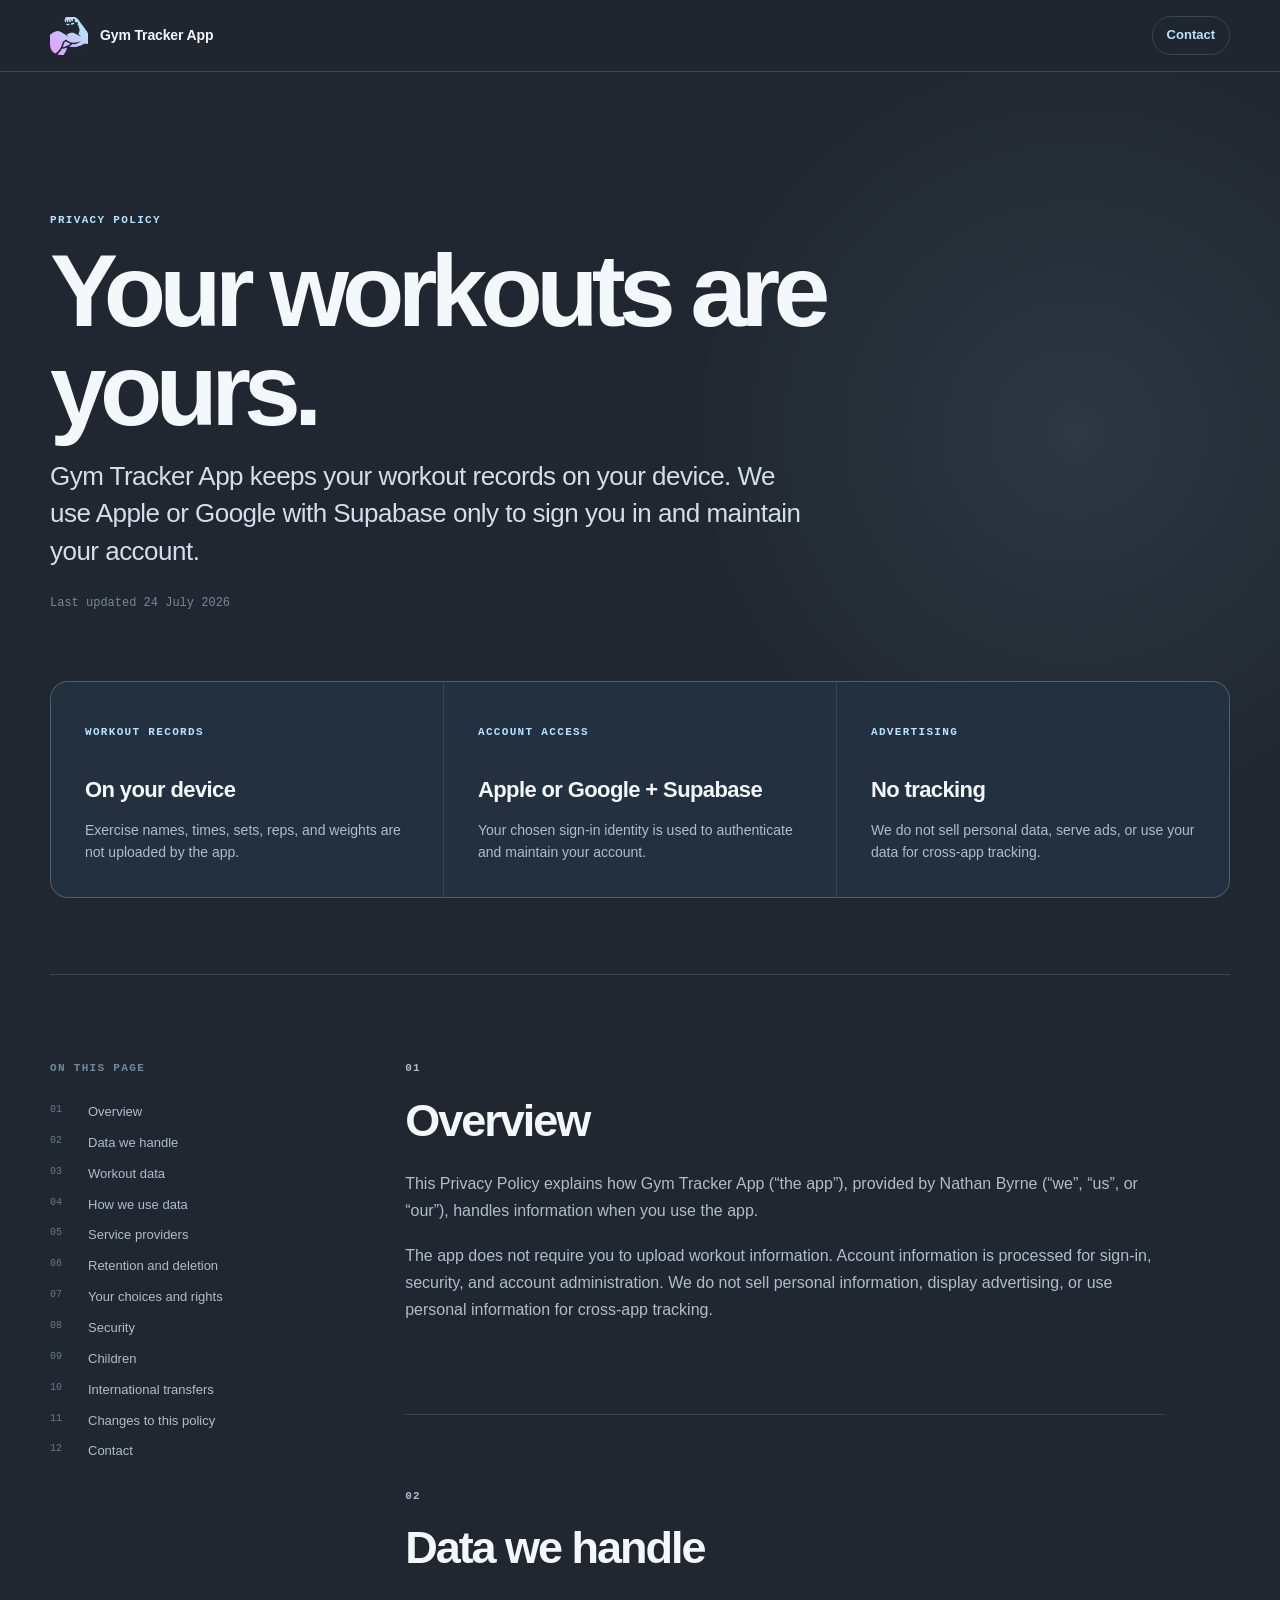
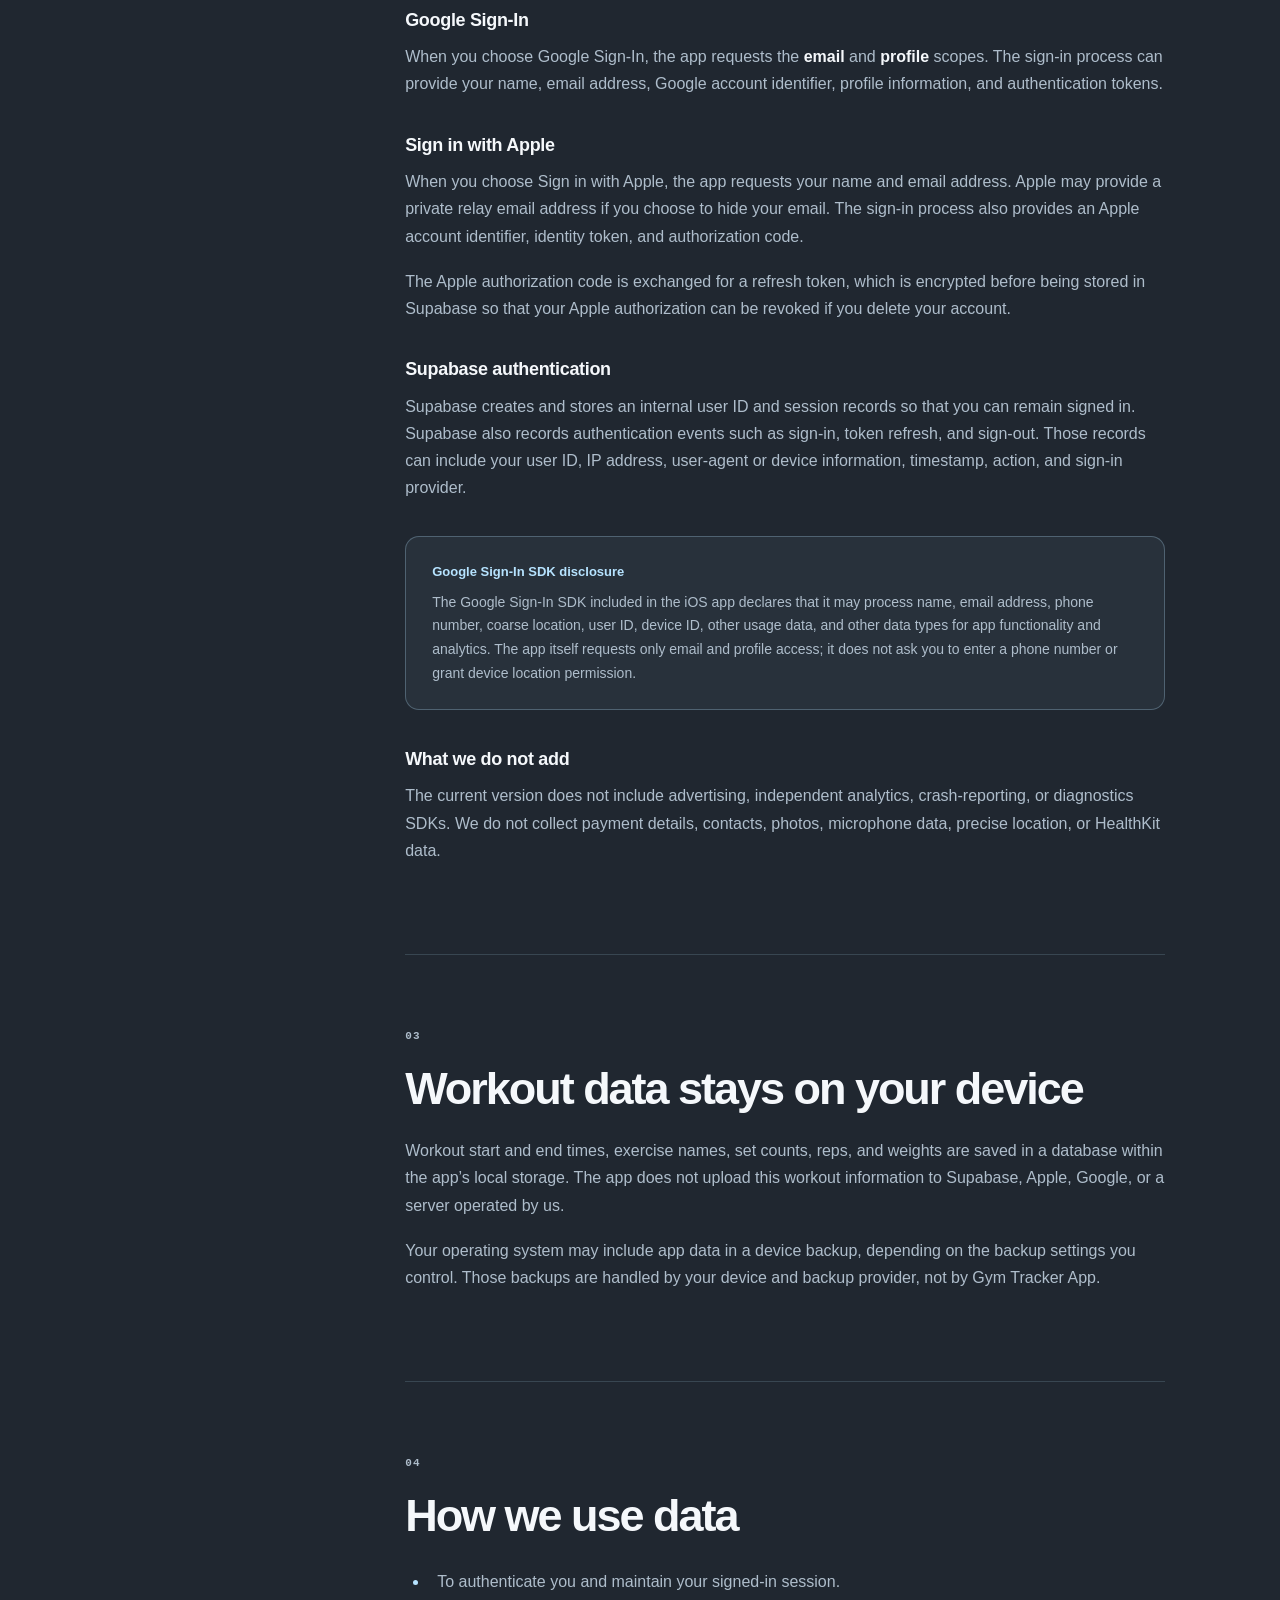
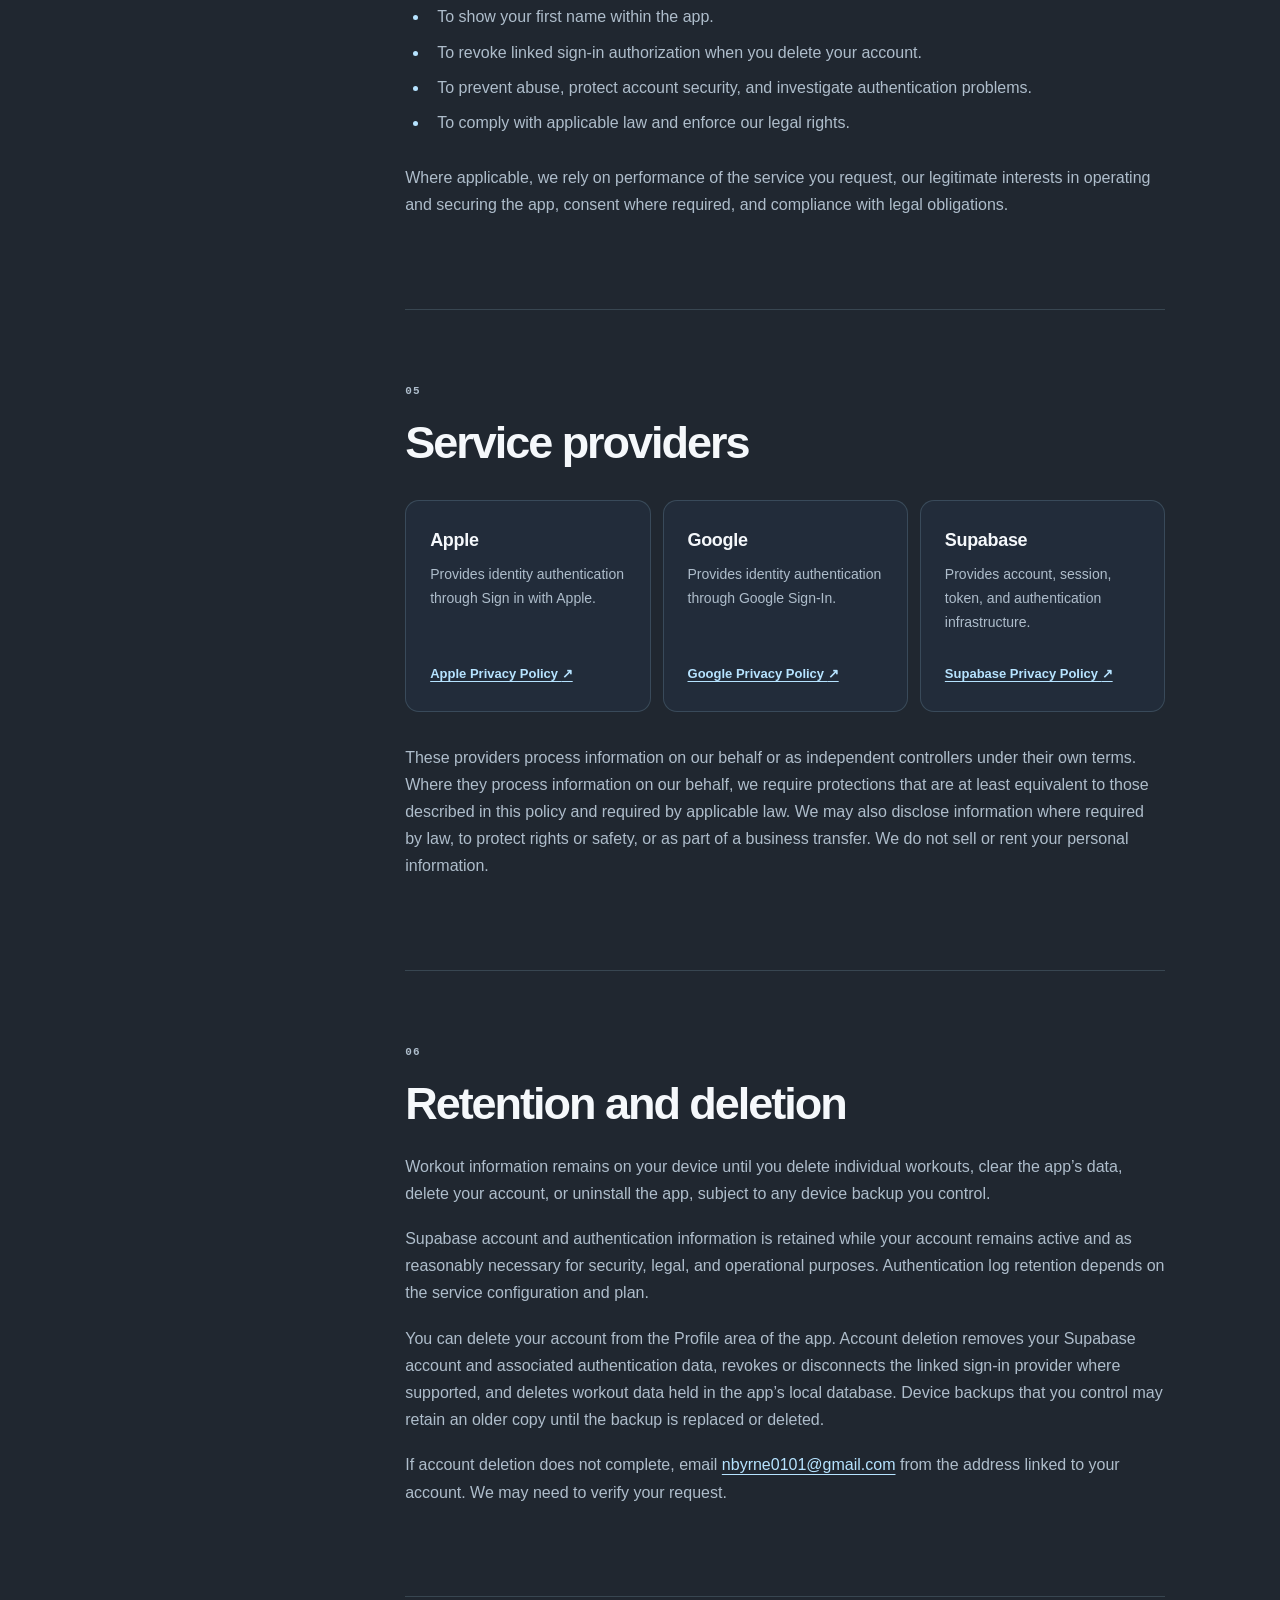
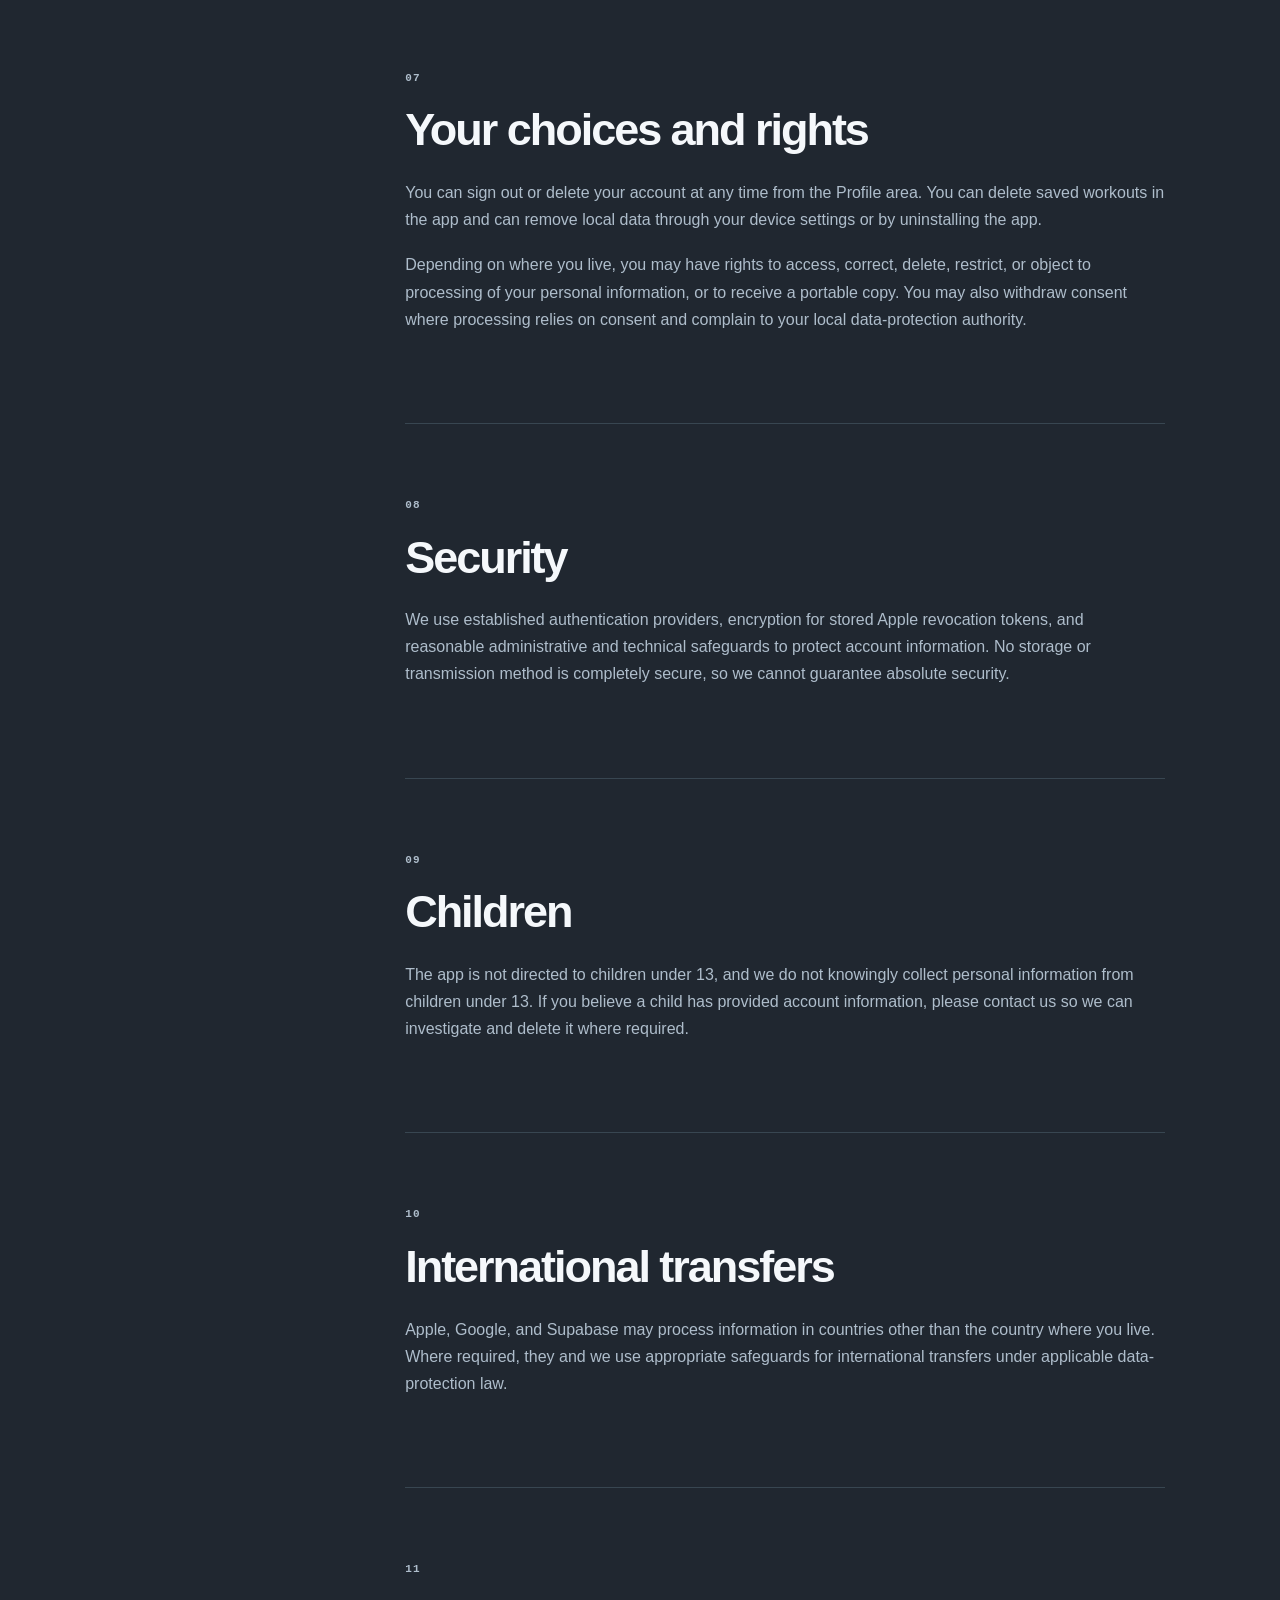
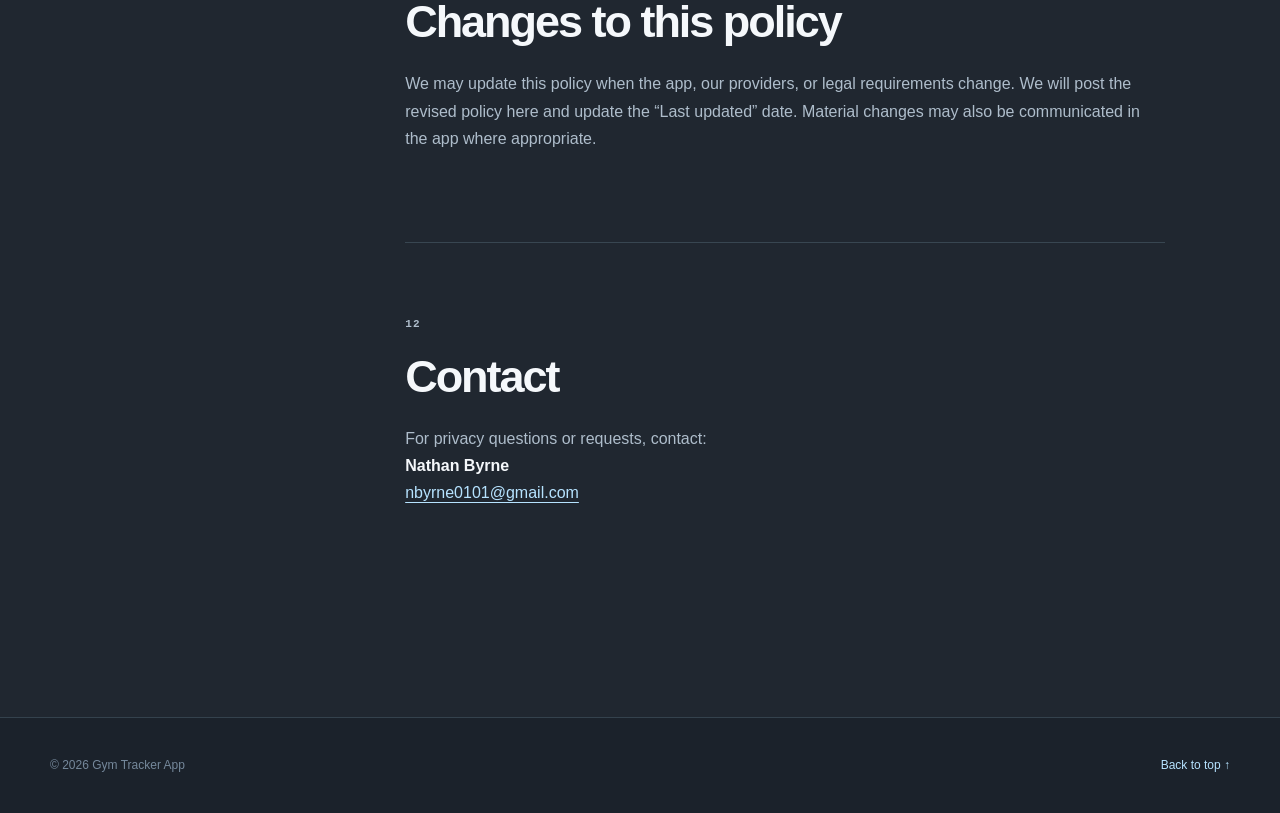
==== docs/index.html @ 3efb3cda "Publish privacy policy on GitHub Pages" ====
<!doctype html>
<html lang="en">
  <head>
    <meta charset="utf-8" />
    <meta name="viewport" content="width=device-width, initial-scale=1" />
    <title>Privacy Policy | Gym Tracker App</title>
    <meta
      name="description"
      content="How Gym Tracker App handles account information, authentication data, and on-device workout records."
    />
    <link
      rel="canonical"
      href="https://naefun.github.io/workout-tracker/"
    />
    <link rel="icon" href="app-icon.png" />
    <link rel="apple-touch-icon" href="app-icon.png" />
    <link rel="stylesheet" href="styles.css" />
    <meta property="og:type" content="website" />
    <meta property="og:title" content="Gym Tracker App Privacy Policy" />
    <meta
      property="og:description"
      content="Your workout records stay on your device."
    />
    <meta
      property="og:url"
      content="https://naefun.github.io/workout-tracker/"
    />
    <meta
      property="og:image"
      content="https://naefun.github.io/workout-tracker/og.png"
    />
    <meta
      property="og:image:alt"
      content="Gym Tracker App Privacy Policy — Your workouts stay on your device."
    />
    <meta name="twitter:card" content="summary_large_image" />
  </head>
  <body>
    <main>
      <header class="site-header">
        <a class="brand" href="#top" aria-label="Gym Tracker App home">
          <img src="app-icon.png" alt="" width="38" height="38" />
          <span>Gym Tracker App</span>
        </a>
        <a class="contact-link" href="mailto:nbyrne0101@gmail.com">Contact</a>
      </header>

      <div id="top" class="page-shell">
        <section class="hero" aria-labelledby="page-title">
          <p class="kicker">Privacy policy</p>
          <h1 id="page-title">Your workouts are yours.</h1>
          <p class="hero-copy">
            Gym Tracker App keeps your workout records on your device. We use
            Apple or Google with Supabase only to sign you in and maintain your
            account.
          </p>
          <p class="updated">Last updated 24 July 2026</p>

          <div class="summary-grid" aria-label="Privacy at a glance">
            <div class="summary-card">
              <span class="summary-eyebrow">Workout records</span>
              <strong>On your device</strong>
              <p>
                Exercise names, times, sets, reps, and weights are not uploaded
                by the app.
              </p>
            </div>
            <div class="summary-card">
              <span class="summary-eyebrow">Account access</span>
              <strong>Apple or Google + Supabase</strong>
              <p>
                Your chosen sign-in identity is used to authenticate and
                maintain your account.
              </p>
            </div>
            <div class="summary-card">
              <span class="summary-eyebrow">Advertising</span>
              <strong>No tracking</strong>
              <p>
                We do not sell personal data, serve ads, or use your data for
                cross-app tracking.
              </p>
            </div>
          </div>
        </section>

        <div class="content-layout">
          <aside class="contents" aria-label="Policy contents">
            <p>On this page</p>
            <nav>
              <a href="#overview"><span>01</span>Overview</a>
              <a href="#data-we-handle"><span>02</span>Data we handle</a>
              <a href="#workout-data"><span>03</span>Workout data</a>
              <a href="#how-we-use-data"><span>04</span>How we use data</a>
              <a href="#service-providers"><span>05</span>Service providers</a>
              <a href="#retention"><span>06</span>Retention and deletion</a>
              <a href="#your-choices"><span>07</span>Your choices and rights</a>
              <a href="#security"><span>08</span>Security</a>
              <a href="#children"><span>09</span>Children</a>
              <a href="#international-transfers"
                ><span>10</span>International transfers</a
              >
              <a href="#changes"><span>11</span>Changes to this policy</a>
              <a href="#contact"><span>12</span>Contact</a>
            </nav>
          </aside>

          <article class="policy">
            <section id="overview">
              <p class="section-number">01</p>
              <h2>Overview</h2>
              <p>
                This Privacy Policy explains how Gym Tracker App (“the app”),
                provided by Nathan Byrne (“we”, “us”, or “our”), handles
                information when you use the app.
              </p>
              <p>
                The app does not require you to upload workout information.
                Account information is processed for sign-in, security, and
                account administration. We do not sell personal information,
                display advertising, or use personal information for cross-app
                tracking.
              </p>
            </section>

            <section id="data-we-handle">
              <p class="section-number">02</p>
              <h2>Data we handle</h2>

              <h3>Google Sign-In</h3>
              <p>
                When you choose Google Sign-In, the app requests the
                <strong>email</strong> and <strong>profile</strong> scopes. The
                sign-in process can provide your name, email address, Google
                account identifier, profile information, and authentication
                tokens.
              </p>

              <h3>Sign in with Apple</h3>
              <p>
                When you choose Sign in with Apple, the app requests your name
                and email address. Apple may provide a private relay email
                address if you choose to hide your email. The sign-in process
                also provides an Apple account identifier, identity token, and
                authorization code.
              </p>
              <p>
                The Apple authorization code is exchanged for a refresh token,
                which is encrypted before being stored in Supabase so that your
                Apple authorization can be revoked if you delete your account.
              </p>

              <h3>Supabase authentication</h3>
              <p>
                Supabase creates and stores an internal user ID and session
                records so that you can remain signed in. Supabase also records
                authentication events such as sign-in, token refresh, and
                sign-out. Those records can include your user ID, IP address,
                user-agent or device information, timestamp, action, and
                sign-in provider.
              </p>

              <div class="callout">
                <strong>Google Sign-In SDK disclosure</strong>
                <p>
                  The Google Sign-In SDK included in the iOS app declares that
                  it may process name, email address, phone number, coarse
                  location, user ID, device ID, other usage data, and other data
                  types for app functionality and analytics. The app itself
                  requests only email and profile access; it does not ask you
                  to enter a phone number or grant device location permission.
                </p>
              </div>

              <h3>What we do not add</h3>
              <p>
                The current version does not include advertising, independent
                analytics, crash-reporting, or diagnostics SDKs. We do not
                collect payment details, contacts, photos, microphone data,
                precise location, or HealthKit data.
              </p>
            </section>

            <section id="workout-data">
              <p class="section-number">03</p>
              <h2>Workout data stays on your device</h2>
              <p>
                Workout start and end times, exercise names, set counts, reps,
                and weights are saved in a database within the app’s local
                storage. The app does not upload this workout information to
                Supabase, Apple, Google, or a server operated by us.
              </p>
              <p>
                Your operating system may include app data in a device backup,
                depending on the backup settings you control. Those backups are
                handled by your device and backup provider, not by Gym Tracker
                App.
              </p>
            </section>

            <section id="how-we-use-data">
              <p class="section-number">04</p>
              <h2>How we use data</h2>
              <ul>
                <li>To authenticate you and maintain your signed-in session.</li>
                <li>To show your first name within the app.</li>
                <li>
                  To revoke linked sign-in authorization when you delete your
                  account.
                </li>
                <li>
                  To prevent abuse, protect account security, and investigate
                  authentication problems.
                </li>
                <li>
                  To comply with applicable law and enforce our legal rights.
                </li>
              </ul>
              <p>
                Where applicable, we rely on performance of the service you
                request, our legitimate interests in operating and securing the
                app, consent where required, and compliance with legal
                obligations.
              </p>
            </section>

            <section id="service-providers">
              <p class="section-number">05</p>
              <h2>Service providers</h2>
              <div class="provider-list">
                <div>
                  <h3>Apple</h3>
                  <p>Provides identity authentication through Sign in with Apple.</p>
                  <a
                    href="https://www.apple.com/legal/privacy/"
                    rel="noreferrer"
                    target="_blank"
                    >Apple Privacy Policy <span aria-hidden="true">↗</span></a
                  >
                </div>
                <div>
                  <h3>Google</h3>
                  <p>Provides identity authentication through Google Sign-In.</p>
                  <a
                    href="https://policies.google.com/privacy"
                    rel="noreferrer"
                    target="_blank"
                    >Google Privacy Policy <span aria-hidden="true">↗</span></a
                  >
                </div>
                <div>
                  <h3>Supabase</h3>
                  <p>
                    Provides account, session, token, and authentication
                    infrastructure.
                  </p>
                  <a
                    href="https://supabase.com/privacy"
                    rel="noreferrer"
                    target="_blank"
                    >Supabase Privacy Policy <span aria-hidden="true">↗</span></a
                  >
                </div>
              </div>
              <p>
                These providers process information on our behalf or as
                independent controllers under their own terms. Where they
                process information on our behalf, we require protections that
                are at least equivalent to those described in this policy and
                required by applicable law. We may also disclose information
                where required by law, to protect rights or safety, or as part
                of a business transfer. We do not sell or rent your personal
                information.
              </p>
            </section>

            <section id="retention">
              <p class="section-number">06</p>
              <h2>Retention and deletion</h2>
              <p>
                Workout information remains on your device until you delete
                individual workouts, clear the app’s data, delete your account,
                or uninstall the app, subject to any device backup you control.
              </p>
              <p>
                Supabase account and authentication information is retained
                while your account remains active and as reasonably necessary
                for security, legal, and operational purposes. Authentication
                log retention depends on the service configuration and plan.
              </p>
              <p>
                You can delete your account from the Profile area of the app.
                Account deletion removes your Supabase account and associated
                authentication data, revokes or disconnects the linked sign-in
                provider where supported, and deletes workout data held in the
                app’s local database. Device backups that you control may retain
                an older copy until the backup is replaced or deleted.
              </p>
              <p>
                If account deletion does not complete, email
                <a href="mailto:nbyrne0101@gmail.com"
                  >nbyrne0101@gmail.com</a
                >
                from the address linked to your account. We may need to verify
                your request.
              </p>
            </section>

            <section id="your-choices">
              <p class="section-number">07</p>
              <h2>Your choices and rights</h2>
              <p>
                You can sign out or delete your account at any time from the
                Profile area. You can delete saved workouts in the app and can
                remove local data through your device settings or by
                uninstalling the app.
              </p>
              <p>
                Depending on where you live, you may have rights to access,
                correct, delete, restrict, or object to processing of your
                personal information, or to receive a portable copy. You may
                also withdraw consent where processing relies on consent and
                complain to your local data-protection authority.
              </p>
            </section>

            <section id="security">
              <p class="section-number">08</p>
              <h2>Security</h2>
              <p>
                We use established authentication providers, encryption for
                stored Apple revocation tokens, and reasonable administrative
                and technical safeguards to protect account information. No
                storage or transmission method is completely secure, so we
                cannot guarantee absolute security.
              </p>
            </section>

            <section id="children">
              <p class="section-number">09</p>
              <h2>Children</h2>
              <p>
                The app is not directed to children under 13, and we do not
                knowingly collect personal information from children under 13.
                If you believe a child has provided account information, please
                contact us so we can investigate and delete it where required.
              </p>
            </section>

            <section id="international-transfers">
              <p class="section-number">10</p>
              <h2>International transfers</h2>
              <p>
                Apple, Google, and Supabase may process information in countries
                other than the country where you live. Where required, they and
                we use appropriate safeguards for international transfers under
                applicable data-protection law.
              </p>
            </section>

            <section id="changes">
              <p class="section-number">11</p>
              <h2>Changes to this policy</h2>
              <p>
                We may update this policy when the app, our providers, or legal
                requirements change. We will post the revised policy here and
                update the “Last updated” date. Material changes may also be
                communicated in the app where appropriate.
              </p>
            </section>

            <section id="contact">
              <p class="section-number">12</p>
              <h2>Contact</h2>
              <p>
                For privacy questions or requests, contact:<br />
                <strong>Nathan Byrne</strong><br />
                <a href="mailto:nbyrne0101@gmail.com"
                  >nbyrne0101@gmail.com</a
                >
              </p>
            </section>
          </article>
        </div>
      </div>

      <footer>
        <span>© 2026 Gym Tracker App</span>
        <a href="#top">Back to top ↑</a>
      </footer>
    </main>
  </body>
</html>
---- docs/styles.css ----
:root {
  --ink: #f5f8fb;
  --muted: #aebdcb;
  --subtle: #75889b;
  --background: #202730;
  --surface: #232f3e;
  --line: rgba(182, 227, 255, 0.16);
  --accent: #b6e3ff;
}

* {
  box-sizing: border-box;
}

html {
  scroll-behavior: smooth;
  scroll-padding-top: 88px;
}

body {
  margin: 0;
  background:
    radial-gradient(
      circle at 84% 6%,
      rgba(182, 227, 255, 0.09),
      transparent 24rem
    ),
    var(--background);
  color: var(--ink);
  font-family:
    Inter, ui-sans-serif, -apple-system, BlinkMacSystemFont, "Segoe UI",
    sans-serif;
  font-size: 16px;
  line-height: 1.7;
}

a {
  color: var(--accent);
  text-decoration-thickness: 1px;
  text-underline-offset: 0.22em;
}

.site-header {
  position: sticky;
  top: 0;
  z-index: 20;
  display: flex;
  align-items: center;
  justify-content: space-between;
  min-height: 72px;
  padding: 0 max(24px, calc((100vw - 1180px) / 2));
  border-bottom: 1px solid var(--line);
  background: rgba(32, 39, 48, 0.88);
  backdrop-filter: blur(18px);
}

.brand {
  display: inline-flex;
  gap: 12px;
  align-items: center;
  color: var(--ink);
  font-size: 14px;
  font-weight: 680;
  letter-spacing: -0.01em;
  text-decoration: none;
}

.brand img {
  border-radius: 10px;
}

.contact-link {
  padding: 7px 14px;
  border: 1px solid var(--line);
  border-radius: 999px;
  font-size: 13px;
  font-weight: 650;
  text-decoration: none;
}

.contact-link:hover {
  border-color: rgba(182, 227, 255, 0.42);
  background: rgba(182, 227, 255, 0.07);
}

.page-shell {
  width: min(1180px, calc(100% - 48px));
  margin: 0 auto;
}

.hero {
  padding: clamp(68px, 10vw, 132px) 0 76px;
  border-bottom: 1px solid var(--line);
}

.kicker,
.section-number,
.summary-eyebrow,
.contents > p {
  color: var(--accent);
  font-family: "SFMono-Regular", Consolas, "Liberation Mono", monospace;
  font-size: 11px;
  font-weight: 650;
  letter-spacing: 0.12em;
  text-transform: uppercase;
}

.hero h1 {
  max-width: 820px;
  margin: 12px 0 18px;
  font-size: clamp(48px, 8.5vw, 102px);
  font-weight: 680;
  letter-spacing: -0.066em;
  line-height: 0.97;
}

.hero-copy {
  max-width: 760px;
  margin: 0;
  color: #d3dee8;
  font-size: clamp(19px, 2.2vw, 26px);
  letter-spacing: -0.02em;
  line-height: 1.45;
}

.updated {
  margin: 22px 0 0;
  color: var(--subtle);
  font-family: "SFMono-Regular", Consolas, monospace;
  font-size: 12px;
}

.summary-grid {
  display: grid;
  grid-template-columns: repeat(3, 1fr);
  gap: 1px;
  margin-top: 68px;
  overflow: hidden;
  border: 1px solid var(--line);
  border-radius: 18px;
  background: var(--line);
}

.summary-card {
  min-height: 212px;
  padding: clamp(24px, 3vw, 34px);
  background: rgba(35, 47, 62, 0.94);
}

.summary-card strong {
  display: block;
  margin: 28px 0 10px;
  font-size: 22px;
  letter-spacing: -0.028em;
}

.summary-card p {
  margin: 0;
  color: var(--muted);
  font-size: 14px;
  line-height: 1.6;
}

.content-layout {
  display: grid;
  grid-template-columns: 240px minmax(0, 760px);
  gap: clamp(54px, 9vw, 118px);
  justify-content: start;
  padding: 84px 0 120px;
}

.contents {
  position: sticky;
  top: 108px;
  align-self: start;
}

.contents > p {
  margin: 0 0 20px;
  color: var(--subtle);
}

.contents nav {
  display: flex;
  flex-direction: column;
  gap: 2px;
}

.contents nav a {
  display: grid;
  grid-template-columns: 30px 1fr;
  gap: 8px;
  padding: 5px 0;
  color: var(--muted);
  font-size: 13px;
  line-height: 1.45;
  text-decoration: none;
}

.contents nav a:hover {
  color: var(--accent);
}

.contents nav span {
  color: #65798c;
  font-family: "SFMono-Regular", Consolas, monospace;
  font-size: 10px;
}

.policy section {
  padding: 0 0 72px;
  scroll-margin-top: 96px;
}

.policy section + section {
  padding-top: 72px;
  border-top: 1px solid var(--line);
}

.section-number {
  margin: 0 0 8px;
}

.policy h2 {
  margin: 0 0 24px;
  font-size: clamp(30px, 4vw, 45px);
  font-weight: 630;
  letter-spacing: -0.045em;
  line-height: 1.1;
}

.policy h3 {
  margin: 32px 0 8px;
  font-size: 18px;
  font-weight: 650;
  letter-spacing: -0.018em;
}

.policy p,
.policy li {
  color: var(--muted);
}

.policy p {
  margin: 0 0 18px;
}

.policy strong {
  color: var(--ink);
}

.policy ul {
  margin: 8px 0 24px;
  padding-left: 24px;
}

.policy li {
  padding: 4px 0 4px 8px;
}

.policy li::marker {
  color: var(--accent);
}

.callout {
  margin: 34px 0;
  padding: 24px 26px 23px;
  border: 1px solid rgba(182, 227, 255, 0.28);
  border-radius: 14px;
  background: rgba(182, 227, 255, 0.055);
}

.callout > strong {
  display: block;
  margin-bottom: 8px;
  color: var(--accent);
  font-size: 13px;
}

.callout p {
  margin: 0;
  font-size: 14px;
}

.provider-list {
  display: grid;
  grid-template-columns: repeat(3, 1fr);
  gap: 12px;
  margin: 32px 0;
}

.provider-list > div {
  padding: 24px;
  border: 1px solid var(--line);
  border-radius: 14px;
  background: rgba(35, 47, 62, 0.75);
}

.provider-list h3 {
  margin: 0 0 8px;
}

.provider-list p {
  min-height: 78px;
  margin: 0 0 18px;
  font-size: 14px;
}

.provider-list a {
  font-size: 13px;
  font-weight: 630;
}

footer {
  display: flex;
  align-items: center;
  justify-content: space-between;
  min-height: 96px;
  padding: 0 max(24px, calc((100vw - 1180px) / 2));
  border-top: 1px solid var(--line);
  background: #1b222b;
  color: var(--subtle);
  font-size: 12px;
}

footer a {
  text-decoration: none;
}

@media (max-width: 940px) {
  .provider-list {
    grid-template-columns: 1fr;
  }

  .provider-list p {
    min-height: 0;
  }
}

@media (max-width: 860px) {
  .summary-grid {
    grid-template-columns: 1fr;
  }

  .summary-card {
    min-height: 0;
  }

  .summary-card strong {
    margin-top: 18px;
  }

  .content-layout {
    grid-template-columns: 1fr;
    gap: 58px;
  }

  .contents {
    position: static;
    padding-bottom: 34px;
    border-bottom: 1px solid var(--line);
  }

  .contents nav {
    display: grid;
    grid-template-columns: repeat(2, minmax(0, 1fr));
    column-gap: 24px;
  }
}

@media (max-width: 560px) {
  .site-header {
    min-height: 64px;
    padding: 0 18px;
  }

  .brand img {
    width: 34px;
    height: 34px;
  }

  .page-shell {
    width: min(100% - 36px, 1180px);
  }

  .hero {
    padding-top: 58px;
  }

  .hero h1 {
    font-size: 50px;
  }

  .summary-grid {
    margin-top: 48px;
  }

  .content-layout {
    padding-top: 58px;
  }

  .contents nav {
    grid-template-columns: 1fr;
  }

  .policy section {
    padding-bottom: 56px;
  }

  .policy section + section {
    padding-top: 56px;
  }

  footer {
    min-height: 84px;
    padding: 0 18px;
  }
}

@media (prefers-reduced-motion: reduce) {
  html {
    scroll-behavior: auto;
  }
}

@media print {
  .site-header,
  .contents,
  footer {
    display: none;
  }

  body {
    background: white;
    color: black;
  }

  .page-shell {
    width: 100%;
  }

  .hero {
    padding: 0 0 32px;
  }

  .hero h1,
  .policy h2,
  .policy strong {
    color: black;
  }

  .hero-copy,
  .policy p,
  .policy li {
    color: #333;
  }

  .summary-card,
  .callout,
  .provider-list > div {
    background: white;
  }

  .content-layout {
    display: block;
    padding: 42px 0;
  }
}
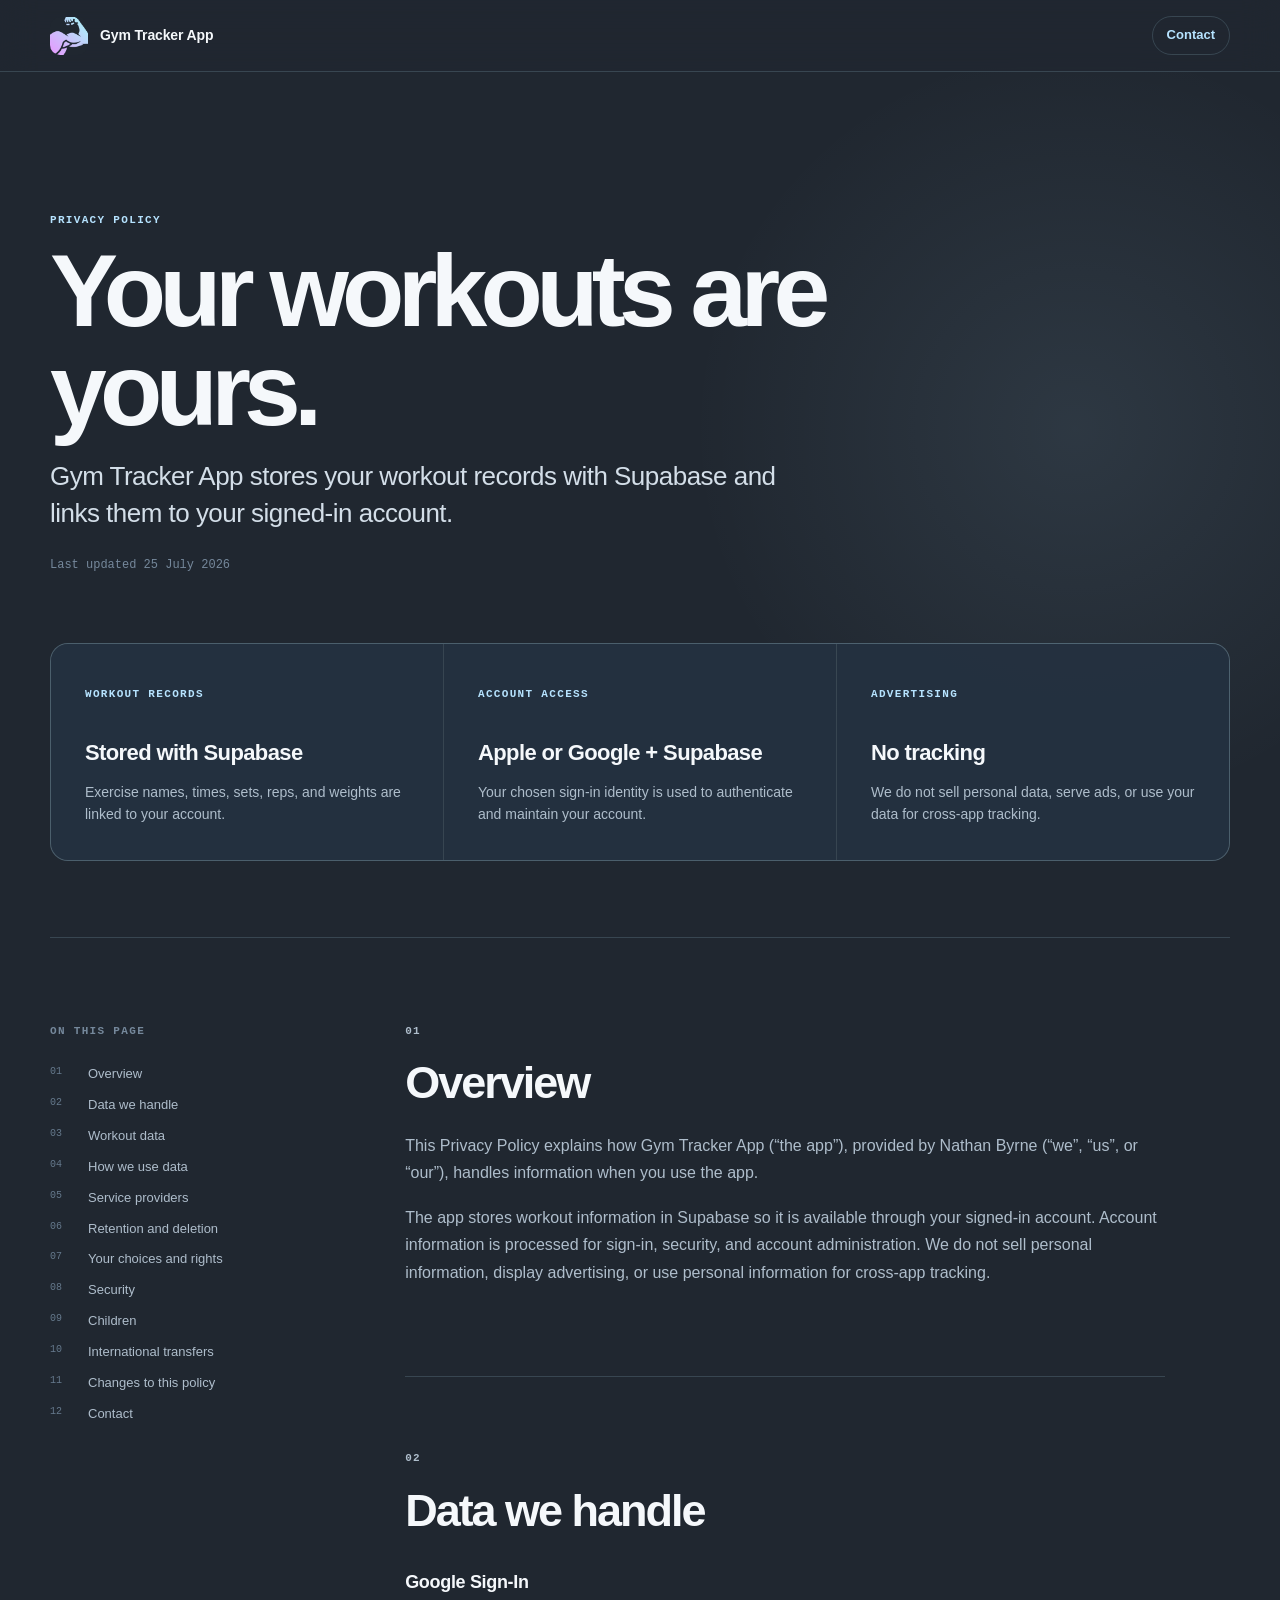
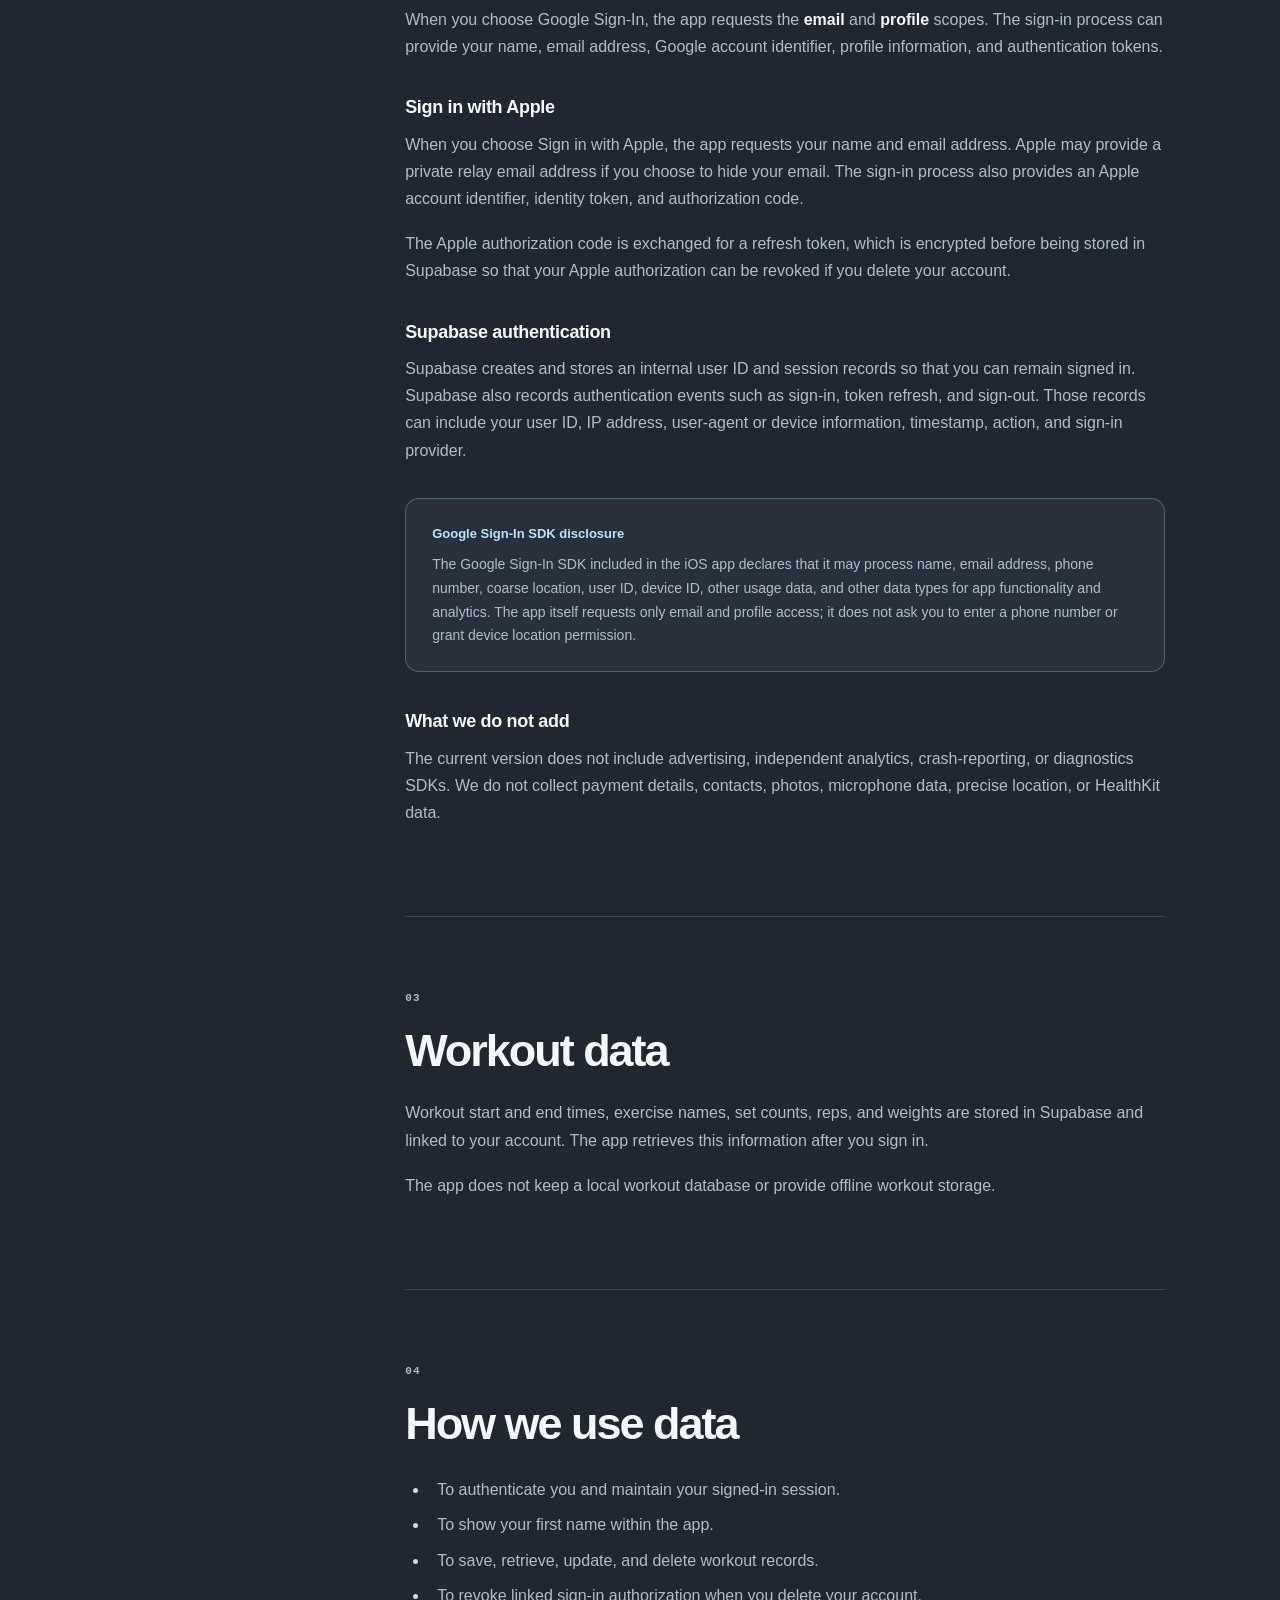
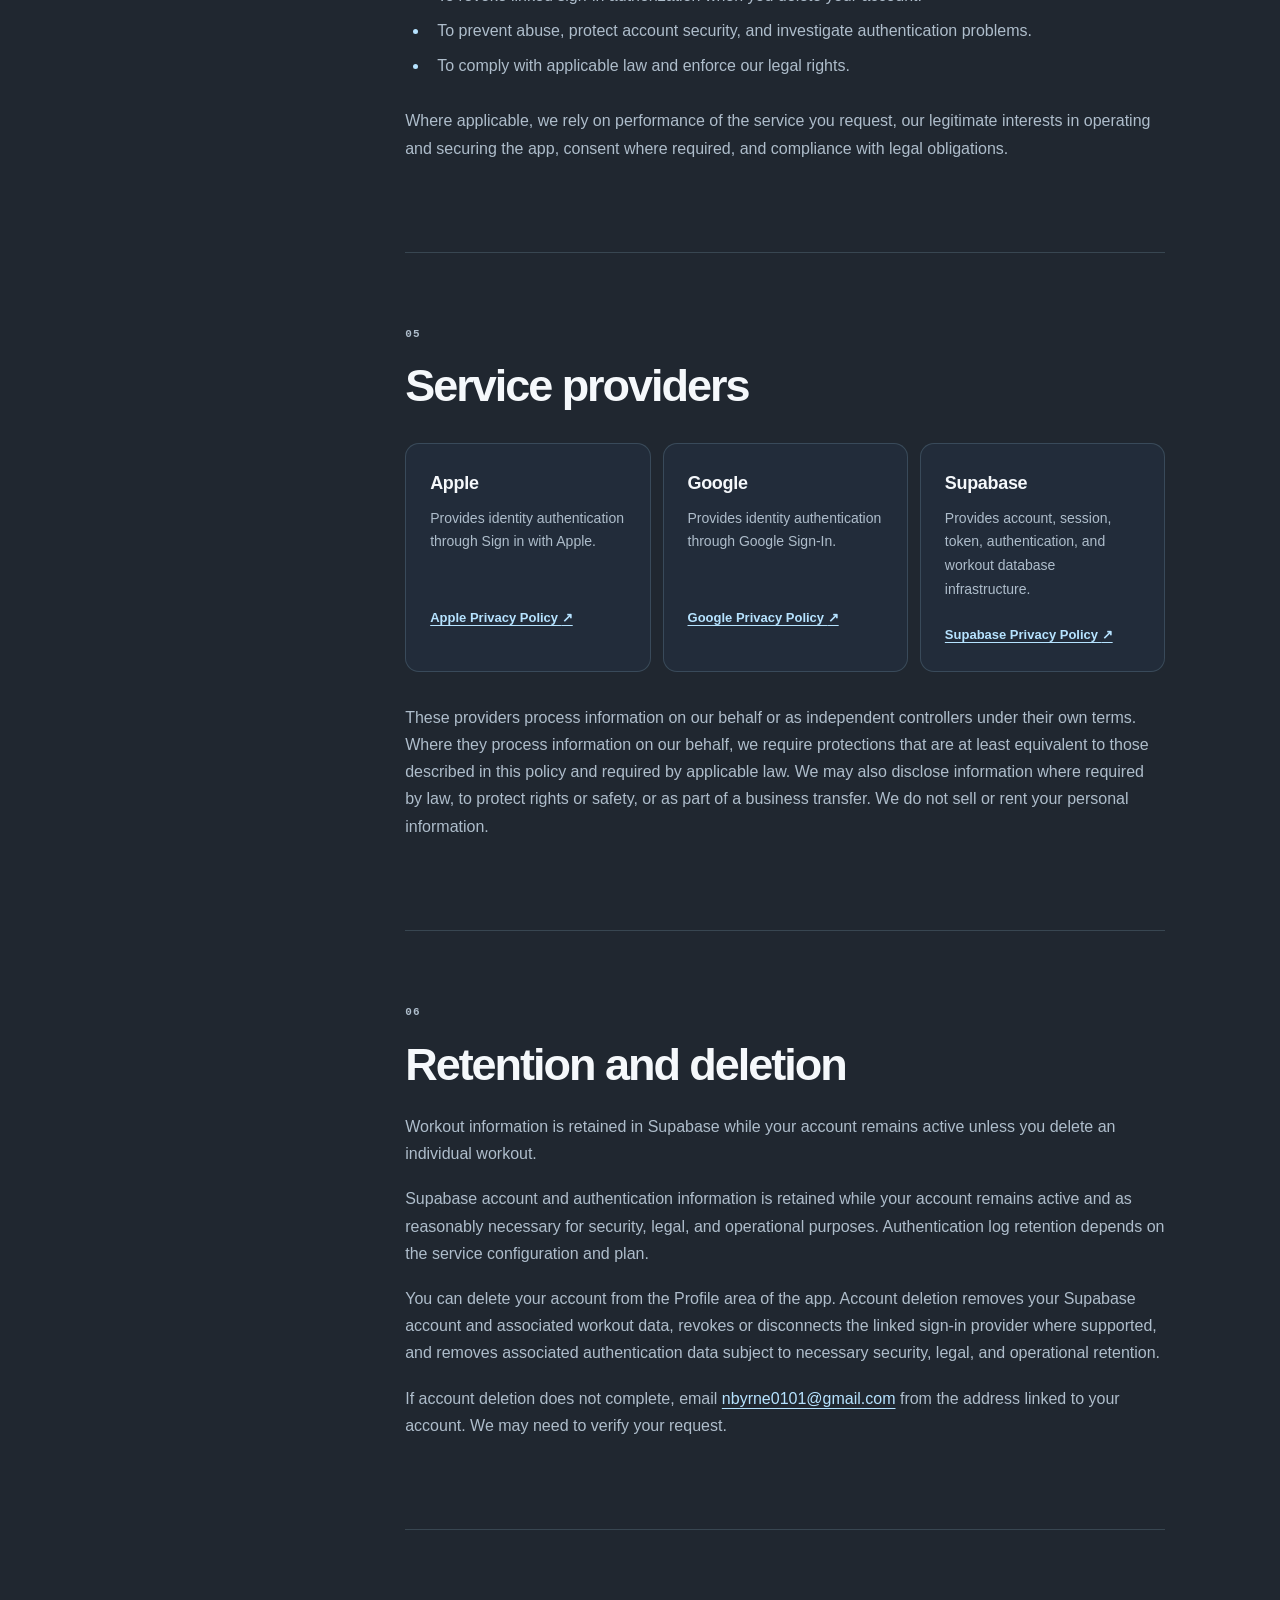
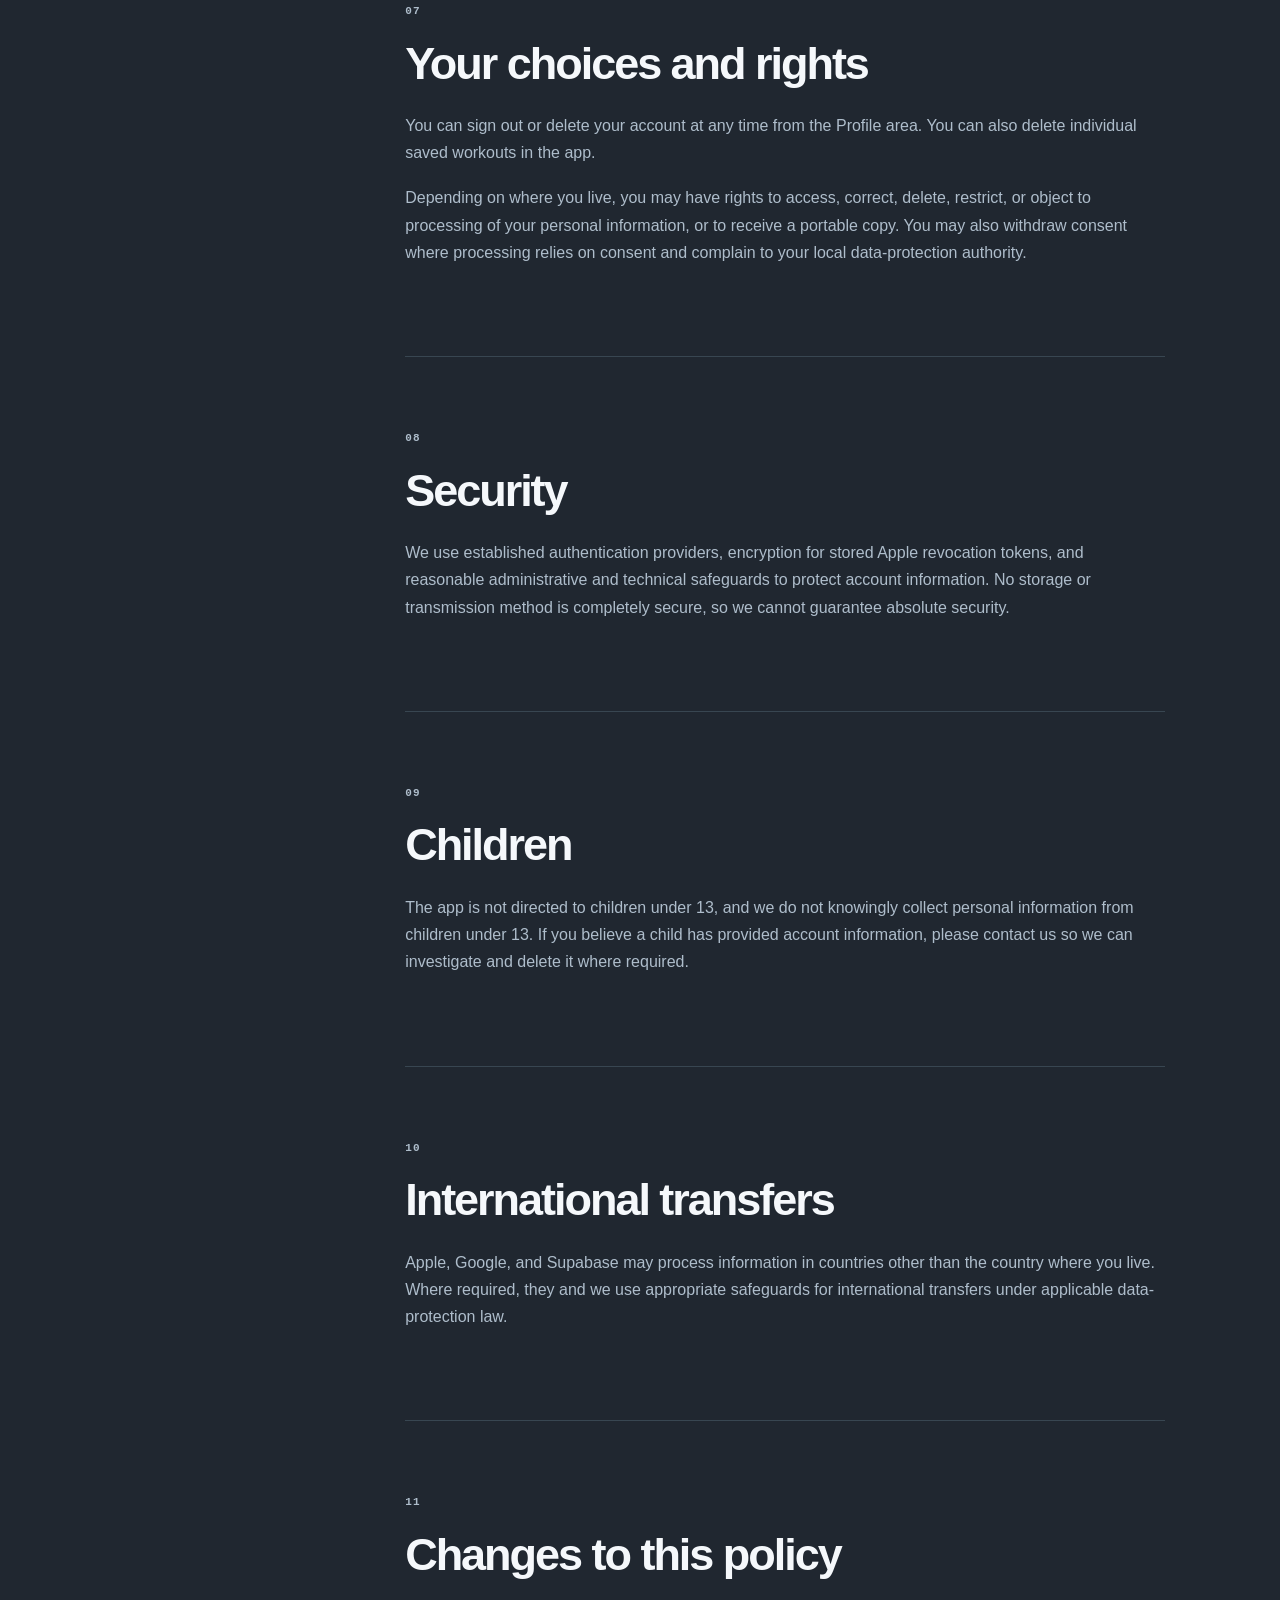
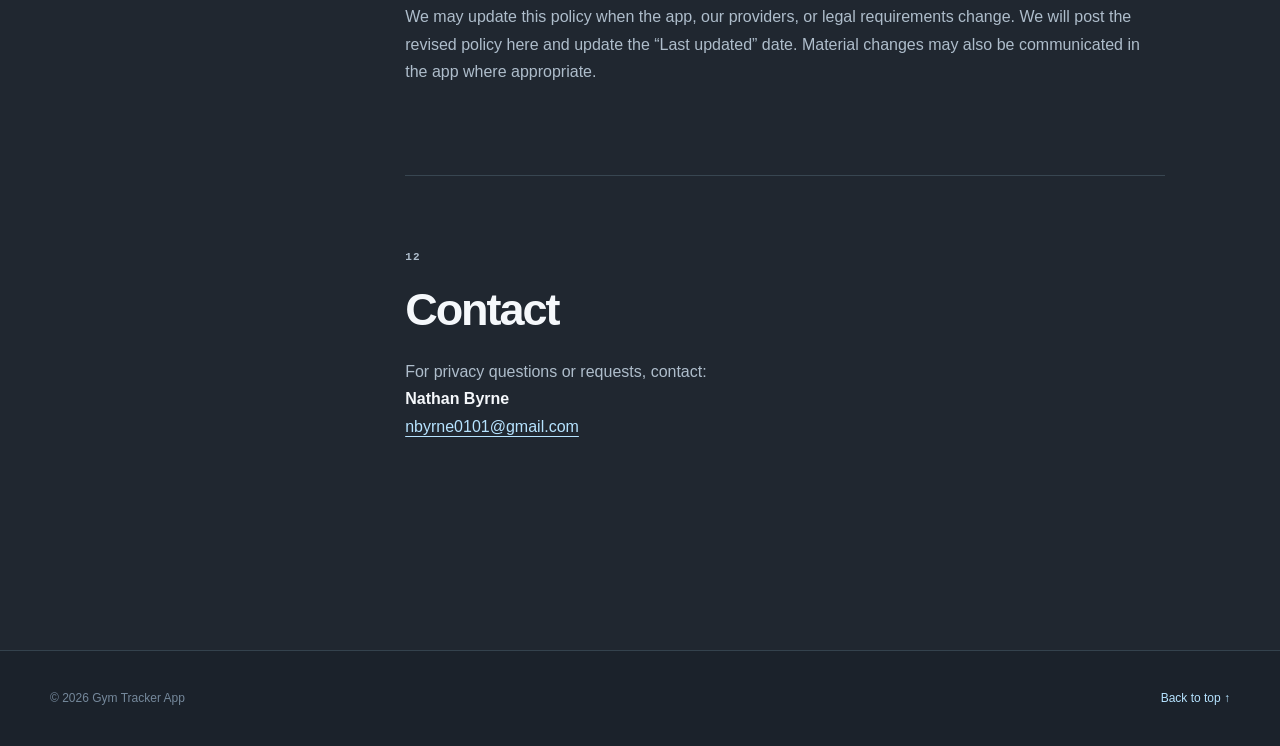
==== commit ee0a51a0: "Update privacy notice for cloud workout storage" ====
--- a/docs/index.html
+++ b/docs/index.html
@@ -6,7 +6,7 @@
     <title>Privacy Policy | Gym Tracker App</title>
     <meta
       name="description"
-      content="How Gym Tracker App handles account information, authentication data, and on-device workout records."
+      content="How Gym Tracker App handles account information, authentication data, and workout records stored with Supabase."
     />
     <link
       rel="canonical"
@@ -19,7 +19,7 @@
     <meta property="og:title" content="Gym Tracker App Privacy Policy" />
     <meta
       property="og:description"
-      content="Your workout records stay on your device."
+      content="Your workout records are stored securely with your signed-in account."
     />
     <meta
       property="og:url"
@@ -31,7 +31,7 @@
     />
     <meta
       property="og:image:alt"
-      content="Gym Tracker App Privacy Policy — Your workouts stay on your device."
+      content="Gym Tracker App Privacy Policy — Your workouts are stored with your signed-in account."
     />
     <meta name="twitter:card" content="summary_large_image" />
   </head>
@@ -50,19 +50,18 @@
           <p class="kicker">Privacy policy</p>
           <h1 id="page-title">Your workouts are yours.</h1>
           <p class="hero-copy">
-            Gym Tracker App keeps your workout records on your device. We use
-            Apple or Google with Supabase only to sign you in and maintain your
-            account.
+            Gym Tracker App stores your workout records with Supabase and links
+            them to your signed-in account.
           </p>
-          <p class="updated">Last updated 24 July 2026</p>
+          <p class="updated">Last updated 25 July 2026</p>
 
           <div class="summary-grid" aria-label="Privacy at a glance">
             <div class="summary-card">
               <span class="summary-eyebrow">Workout records</span>
-              <strong>On your device</strong>
-              <p>
-                Exercise names, times, sets, reps, and weights are not uploaded
-                by the app.
+              <strong>Stored with Supabase</strong>
+              <p>
+                Exercise names, times, sets, reps, and weights are linked to
+                your account.
               </p>
             </div>
             <div class="summary-card">
@@ -115,11 +114,11 @@
                 information when you use the app.
               </p>
               <p>
-                The app does not require you to upload workout information.
-                Account information is processed for sign-in, security, and
-                account administration. We do not sell personal information,
-                display advertising, or use personal information for cross-app
-                tracking.
+                The app stores workout information in Supabase so it is
+                available through your signed-in account. Account information
+                is processed for sign-in, security, and account administration.
+                We do not sell personal information, display advertising, or
+                use personal information for cross-app tracking.
               </p>
             </section>
 
@@ -183,18 +182,15 @@
 
             <section id="workout-data">
               <p class="section-number">03</p>
-              <h2>Workout data stays on your device</h2>
+              <h2>Workout data</h2>
               <p>
                 Workout start and end times, exercise names, set counts, reps,
-                and weights are saved in a database within the app’s local
-                storage. The app does not upload this workout information to
-                Supabase, Apple, Google, or a server operated by us.
-              </p>
-              <p>
-                Your operating system may include app data in a device backup,
-                depending on the backup settings you control. Those backups are
-                handled by your device and backup provider, not by Gym Tracker
-                App.
+                and weights are stored in Supabase and linked to your account.
+                The app retrieves this information after you sign in.
+              </p>
+              <p>
+                The app does not keep a local workout database or provide
+                offline workout storage.
               </p>
             </section>
 
@@ -204,6 +200,7 @@
               <ul>
                 <li>To authenticate you and maintain your signed-in session.</li>
                 <li>To show your first name within the app.</li>
+                <li>To save, retrieve, update, and delete workout records.</li>
                 <li>
                   To revoke linked sign-in authorization when you delete your
                   account.
@@ -251,8 +248,8 @@
                 <div>
                   <h3>Supabase</h3>
                   <p>
-                    Provides account, session, token, and authentication
-                    infrastructure.
+                    Provides account, session, token, authentication, and
+                    workout database infrastructure.
                   </p>
                   <a
                     href="https://supabase.com/privacy"
@@ -278,9 +275,8 @@
               <p class="section-number">06</p>
               <h2>Retention and deletion</h2>
               <p>
-                Workout information remains on your device until you delete
-                individual workouts, clear the app’s data, delete your account,
-                or uninstall the app, subject to any device backup you control.
+                Workout information is retained in Supabase while your account
+                remains active unless you delete an individual workout.
               </p>
               <p>
                 Supabase account and authentication information is retained
@@ -291,10 +287,9 @@
               <p>
                 You can delete your account from the Profile area of the app.
                 Account deletion removes your Supabase account and associated
-                authentication data, revokes or disconnects the linked sign-in
-                provider where supported, and deletes workout data held in the
-                app’s local database. Device backups that you control may retain
-                an older copy until the backup is replaced or deleted.
+                workout data, revokes or disconnects the linked sign-in provider
+                where supported, and removes associated authentication data
+                subject to necessary security, legal, and operational retention.
               </p>
               <p>
                 If account deletion does not complete, email
@@ -311,9 +306,8 @@
               <h2>Your choices and rights</h2>
               <p>
                 You can sign out or delete your account at any time from the
-                Profile area. You can delete saved workouts in the app and can
-                remove local data through your device settings or by
-                uninstalling the app.
+                Profile area. You can also delete individual saved workouts in
+                the app.
               </p>
               <p>
                 Depending on where you live, you may have rights to access,
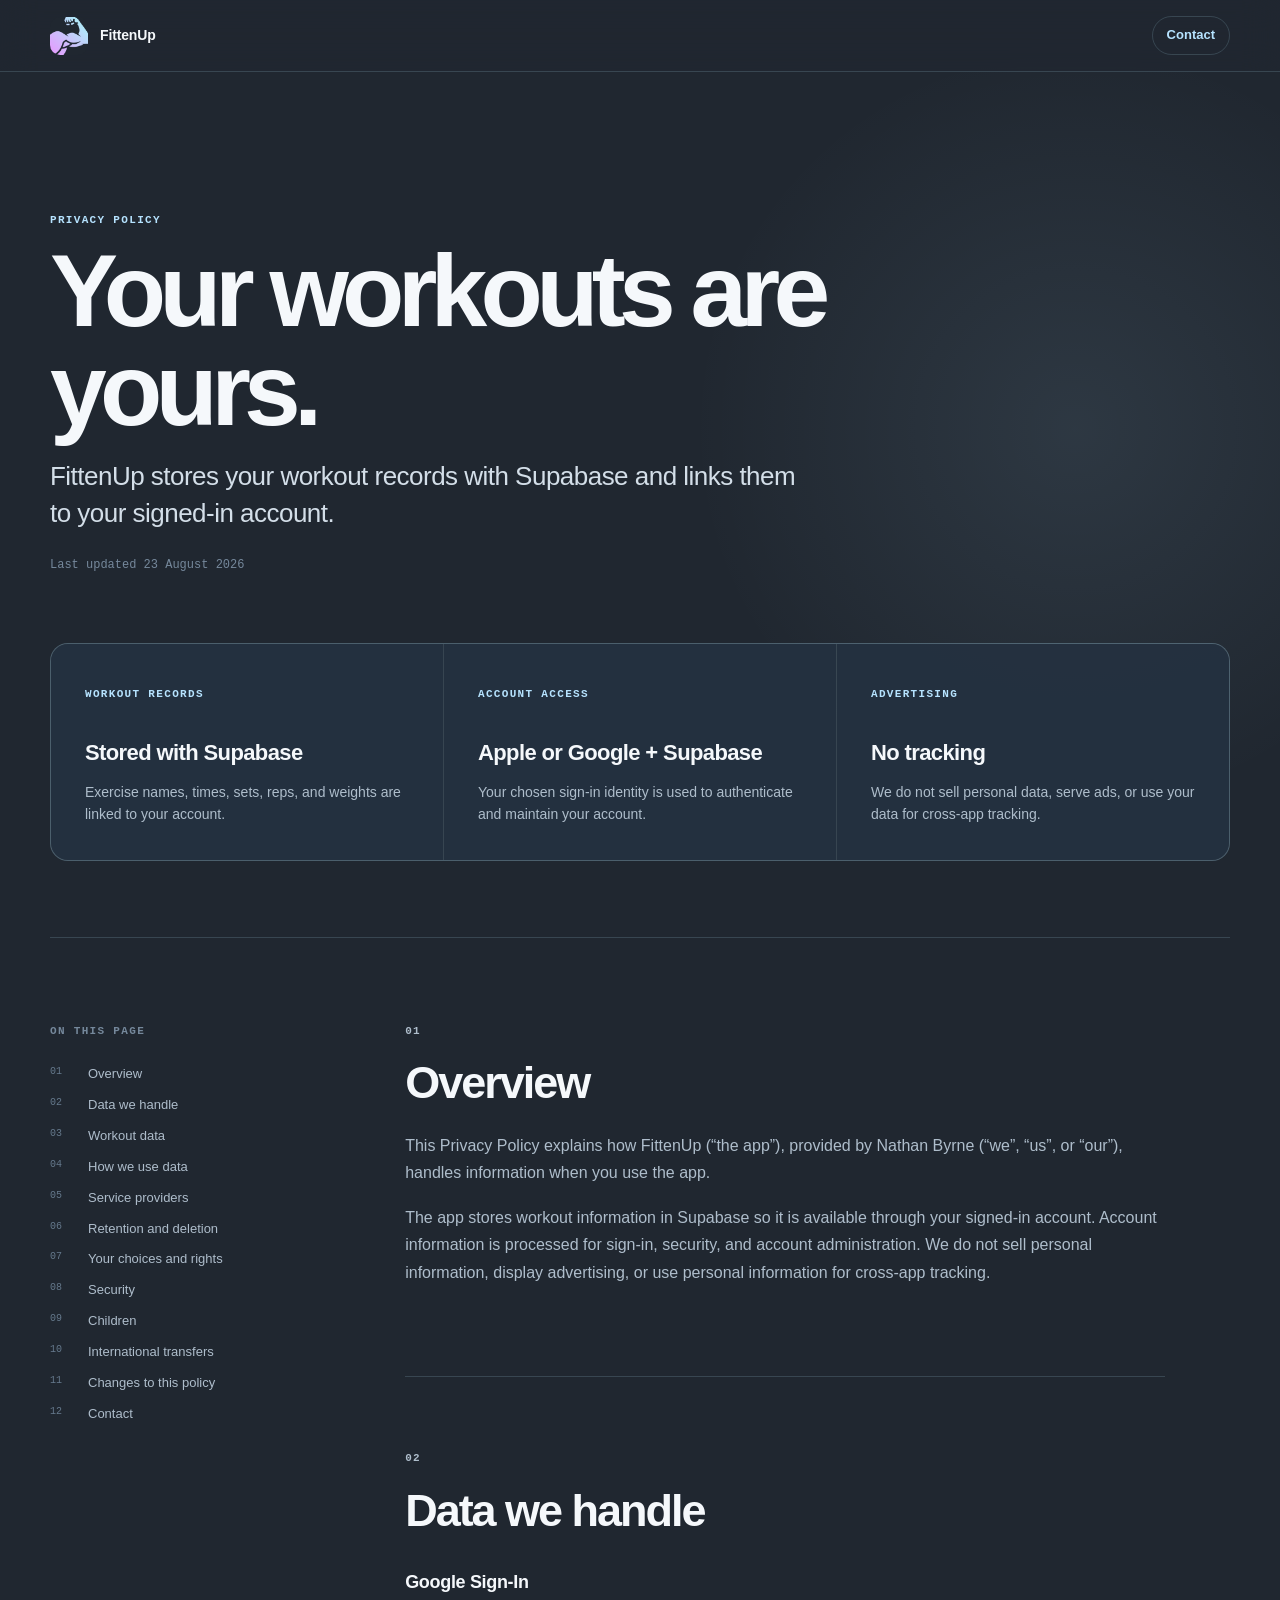
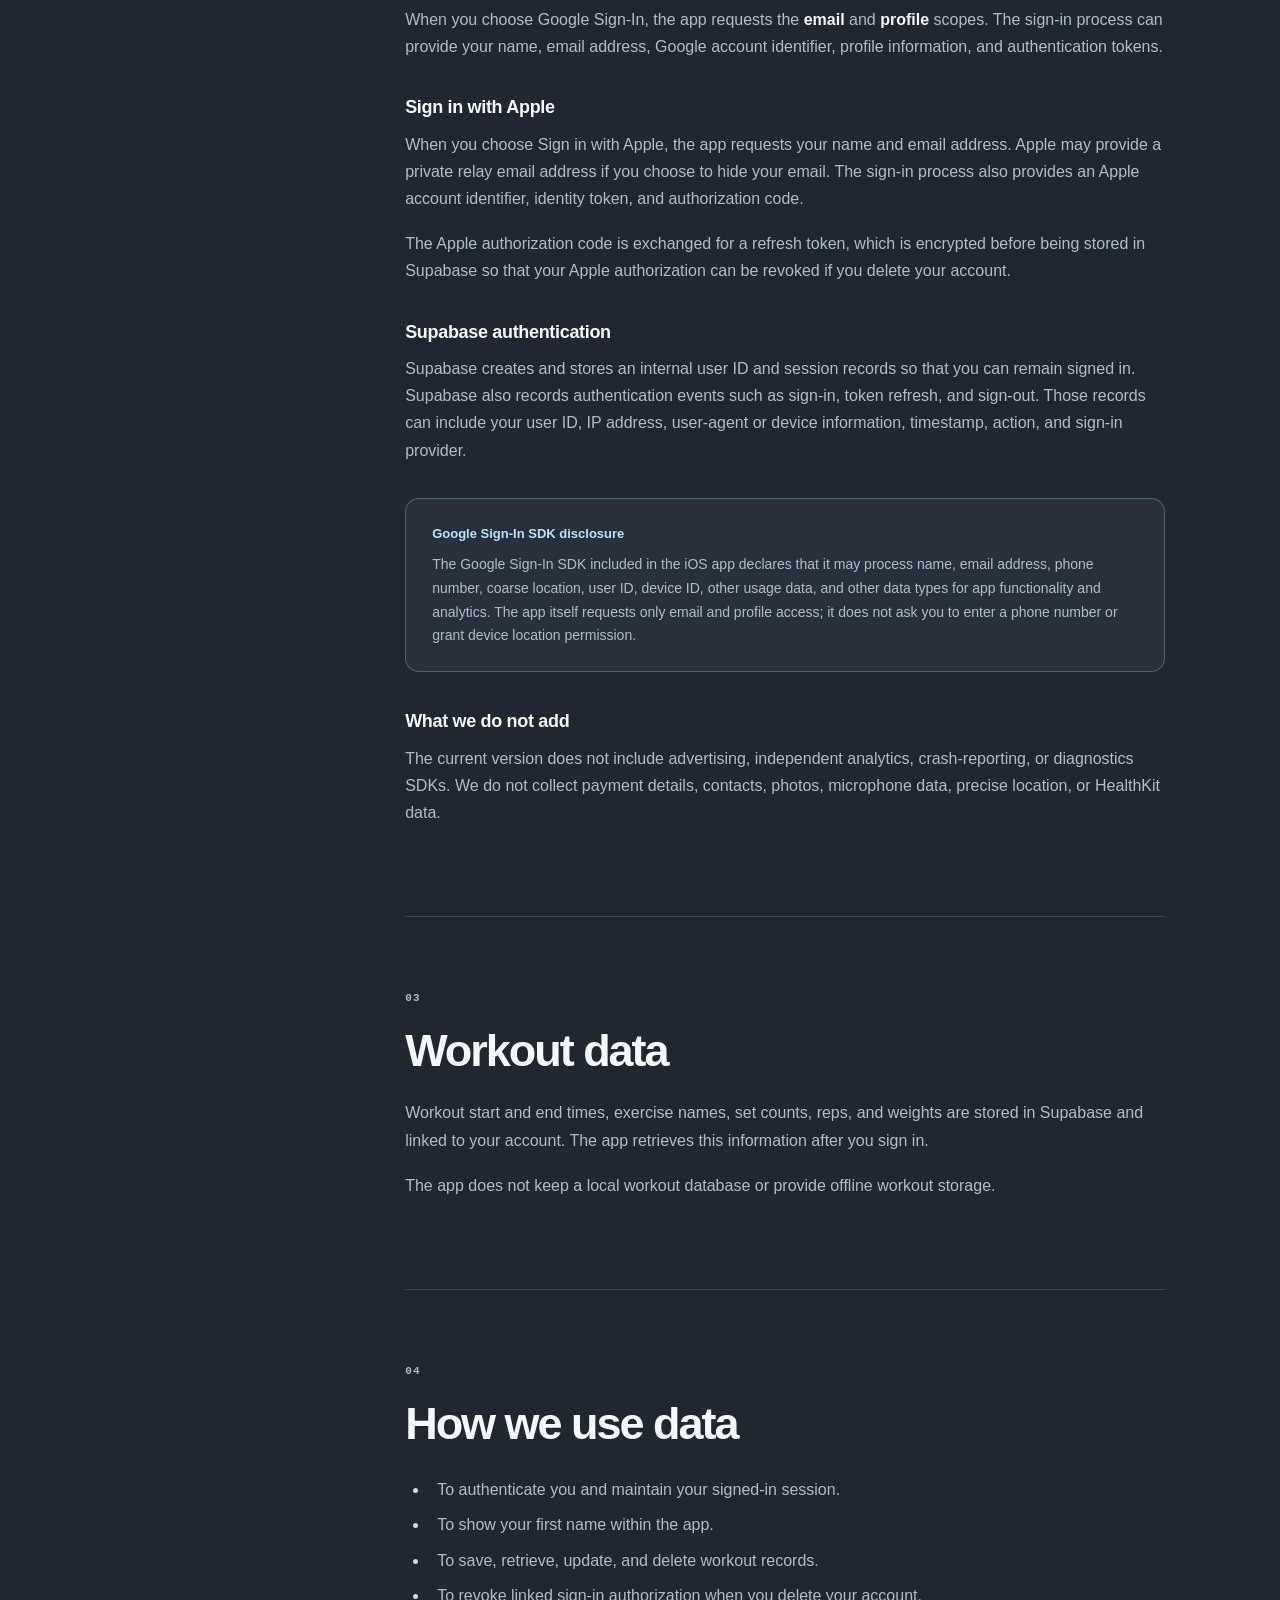
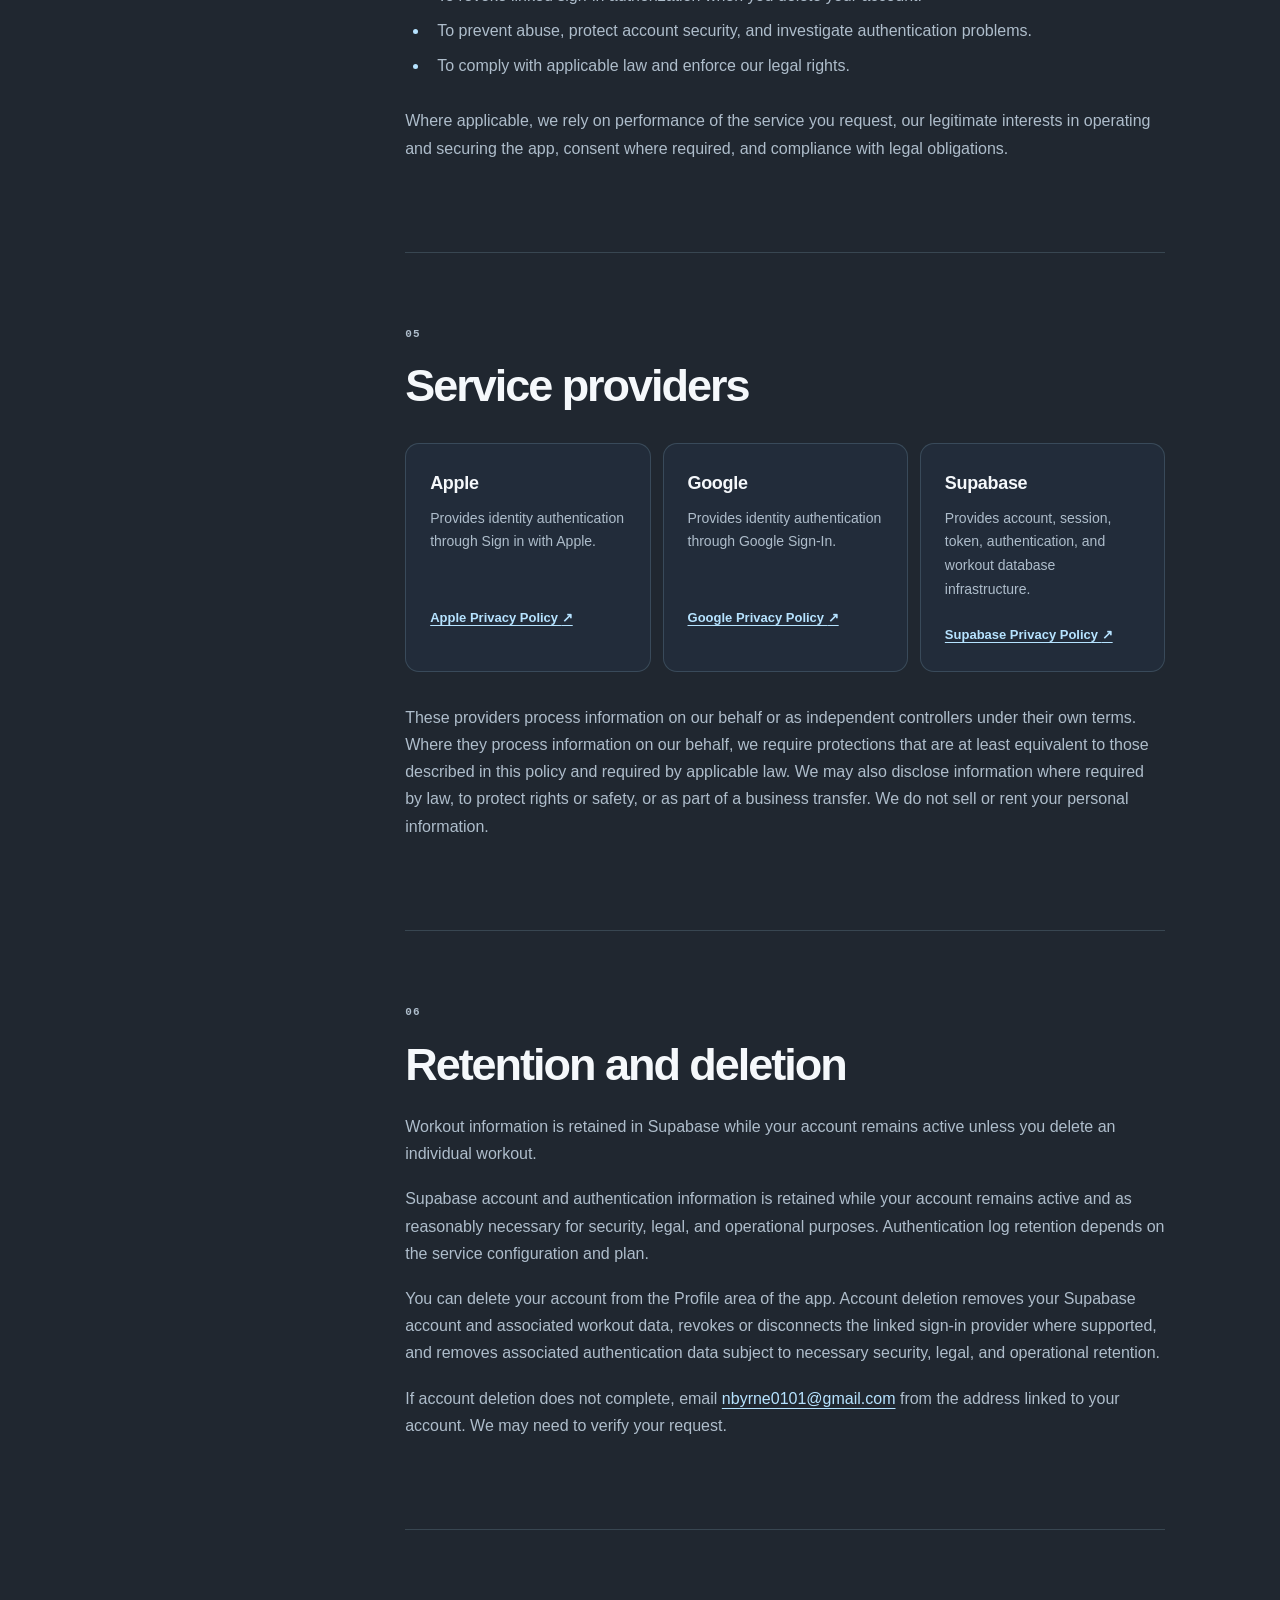
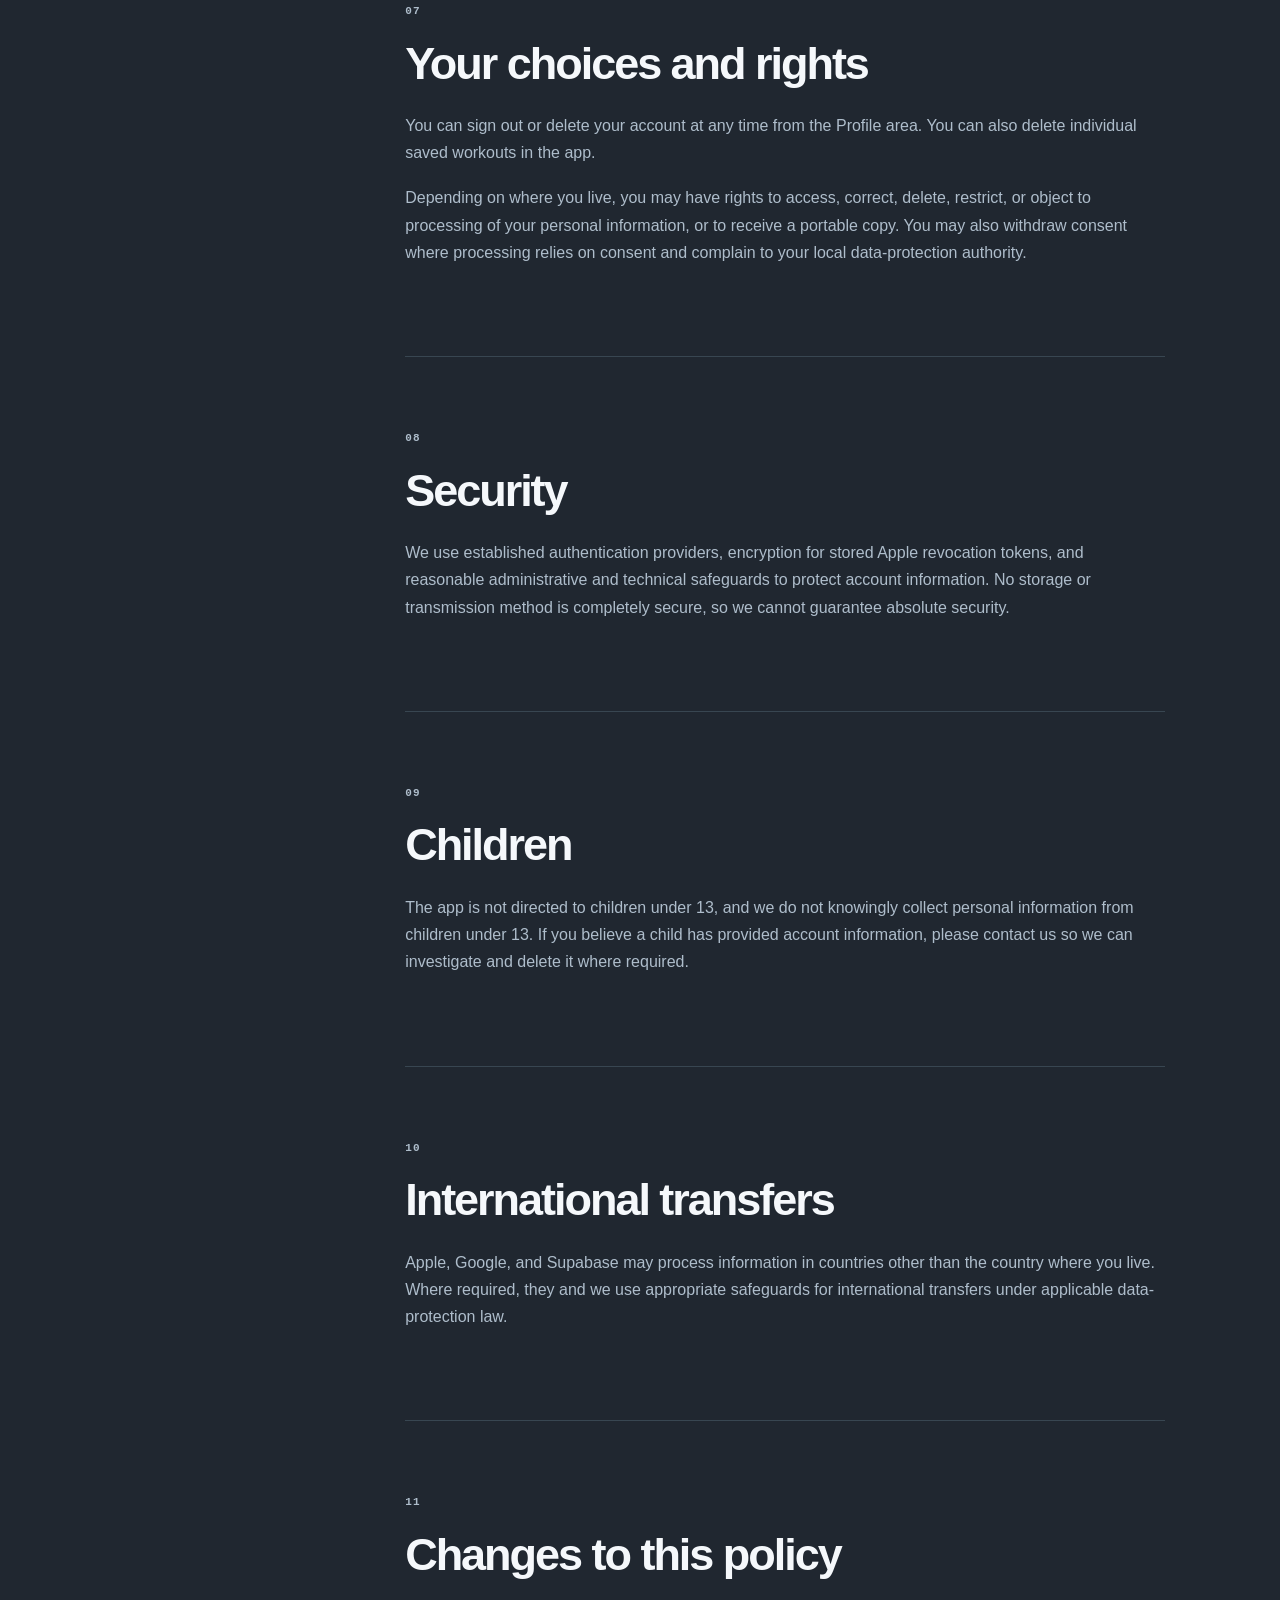
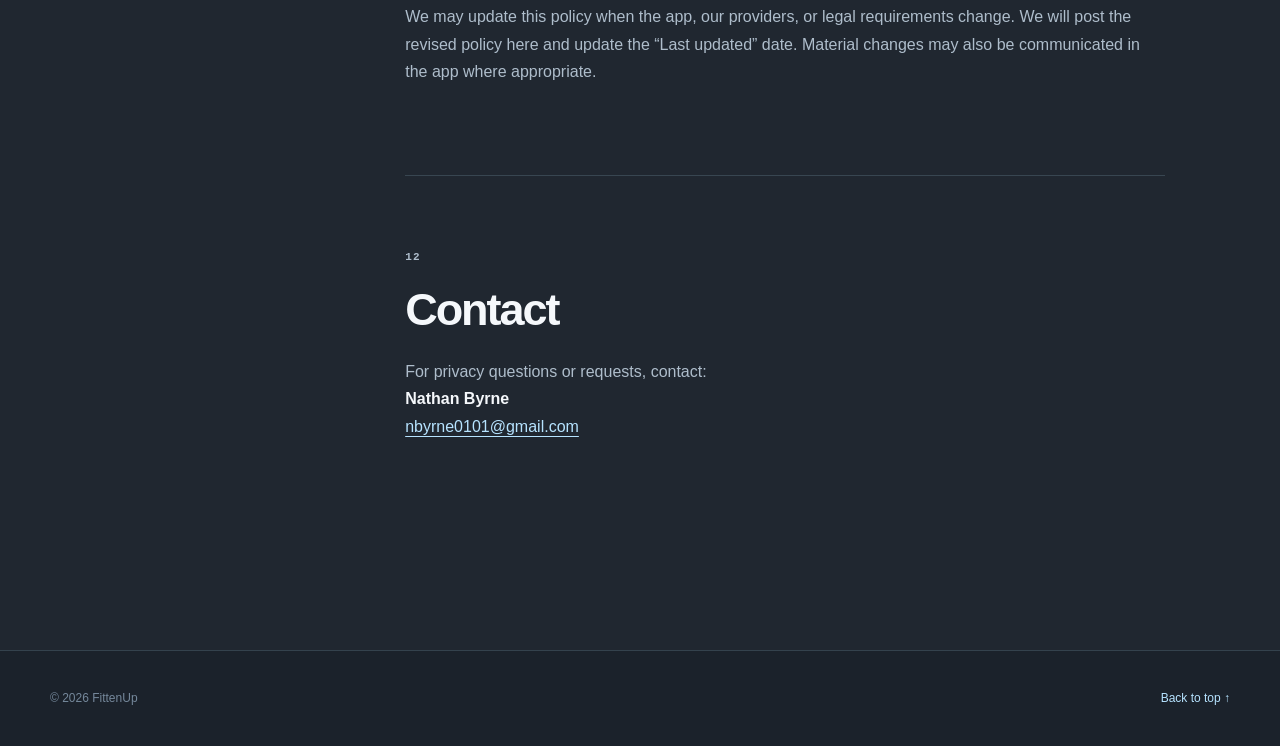
==== commit 94196389: "Rename app to FittenUp" ====
--- a/docs/index.html
+++ b/docs/index.html
@@ -3,10 +3,10 @@
   <head>
     <meta charset="utf-8" />
     <meta name="viewport" content="width=device-width, initial-scale=1" />
-    <title>Privacy Policy | Gym Tracker App</title>
+    <title>Privacy Policy | FittenUp</title>
     <meta
       name="description"
-      content="How Gym Tracker App handles account information, authentication data, and workout records stored with Supabase."
+      content="How FittenUp handles account information, authentication data, and workout records stored with Supabase."
     />
     <link
       rel="canonical"
@@ -16,7 +16,7 @@
     <link rel="apple-touch-icon" href="app-icon.png" />
     <link rel="stylesheet" href="styles.css" />
     <meta property="og:type" content="website" />
-    <meta property="og:title" content="Gym Tracker App Privacy Policy" />
+    <meta property="og:title" content="FittenUp Privacy Policy" />
     <meta
       property="og:description"
       content="Your workout records are stored securely with your signed-in account."
@@ -31,16 +31,16 @@
     />
     <meta
       property="og:image:alt"
-      content="Gym Tracker App Privacy Policy — Your workouts are stored with your signed-in account."
+      content="FittenUp Privacy Policy — Your workouts are stored with your signed-in account."
     />
     <meta name="twitter:card" content="summary_large_image" />
   </head>
   <body>
     <main>
       <header class="site-header">
-        <a class="brand" href="#top" aria-label="Gym Tracker App home">
+        <a class="brand" href="#top" aria-label="FittenUp home">
           <img src="app-icon.png" alt="" width="38" height="38" />
-          <span>Gym Tracker App</span>
+          <span>FittenUp</span>
         </a>
         <a class="contact-link" href="mailto:nbyrne0101@gmail.com">Contact</a>
       </header>
@@ -50,10 +50,10 @@
           <p class="kicker">Privacy policy</p>
           <h1 id="page-title">Your workouts are yours.</h1>
           <p class="hero-copy">
-            Gym Tracker App stores your workout records with Supabase and links
+            FittenUp stores your workout records with Supabase and links
             them to your signed-in account.
           </p>
-          <p class="updated">Last updated 25 July 2026</p>
+          <p class="updated">Last updated 23 August 2026</p>
 
           <div class="summary-grid" aria-label="Privacy at a glance">
             <div class="summary-card">
@@ -109,7 +109,7 @@
               <p class="section-number">01</p>
               <h2>Overview</h2>
               <p>
-                This Privacy Policy explains how Gym Tracker App (“the app”),
+                This Privacy Policy explains how FittenUp (“the app”),
                 provided by Nathan Byrne (“we”, “us”, or “our”), handles
                 information when you use the app.
               </p>
@@ -379,7 +379,7 @@
       </div>
 
       <footer>
-        <span>© 2026 Gym Tracker App</span>
+        <span>© 2026 FittenUp</span>
         <a href="#top">Back to top ↑</a>
       </footer>
     </main>
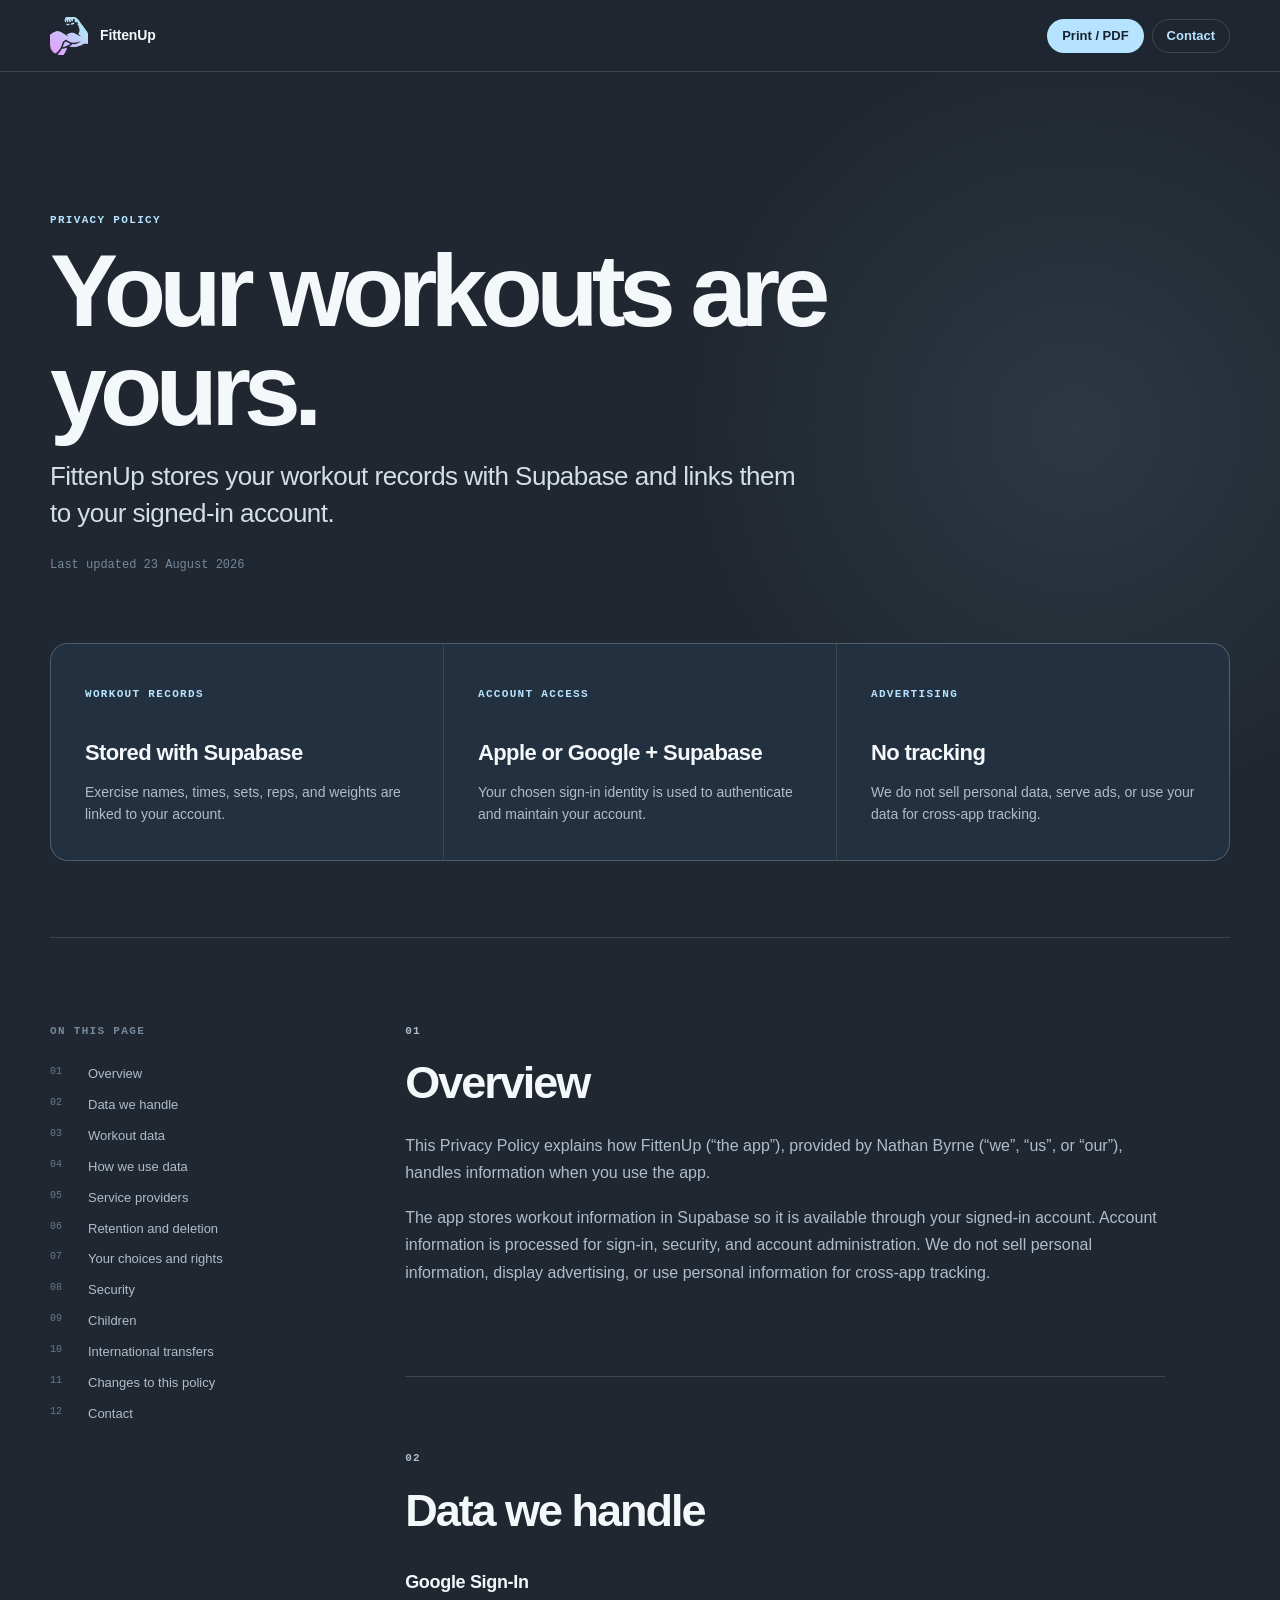
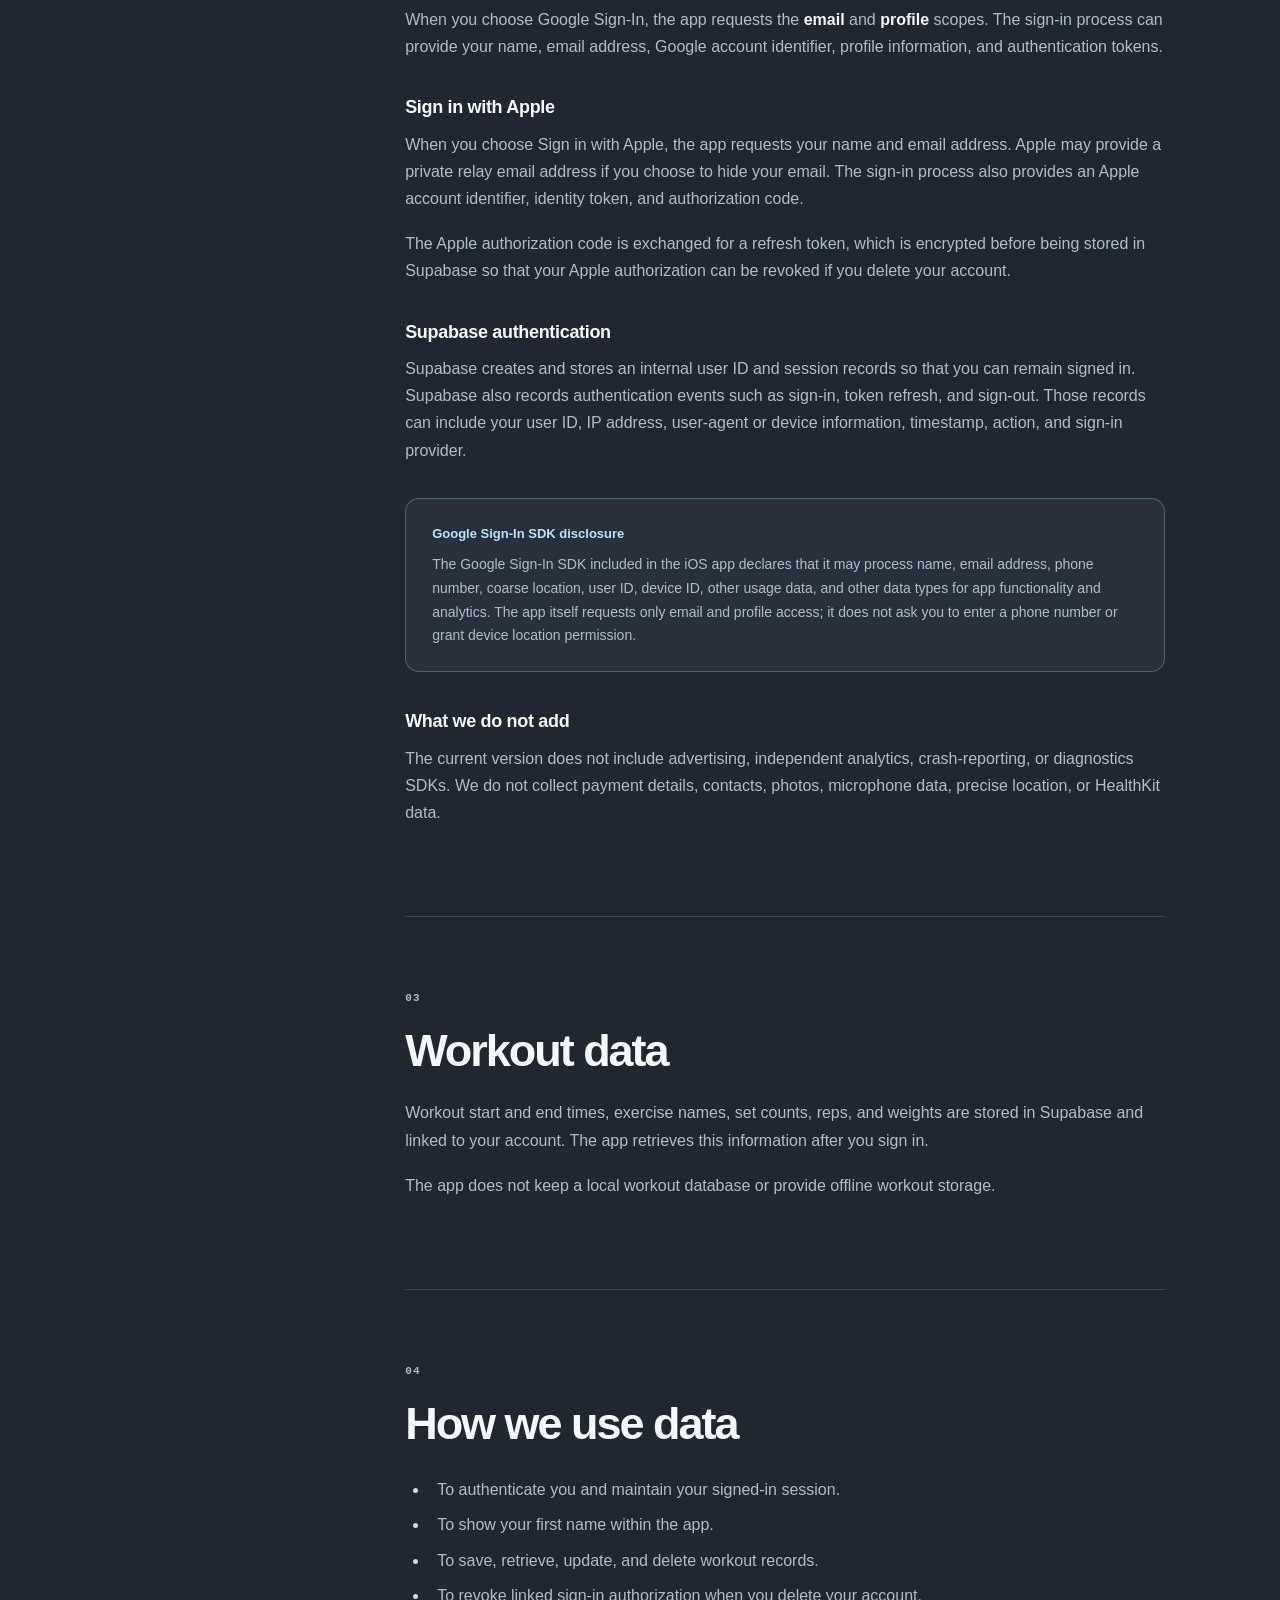
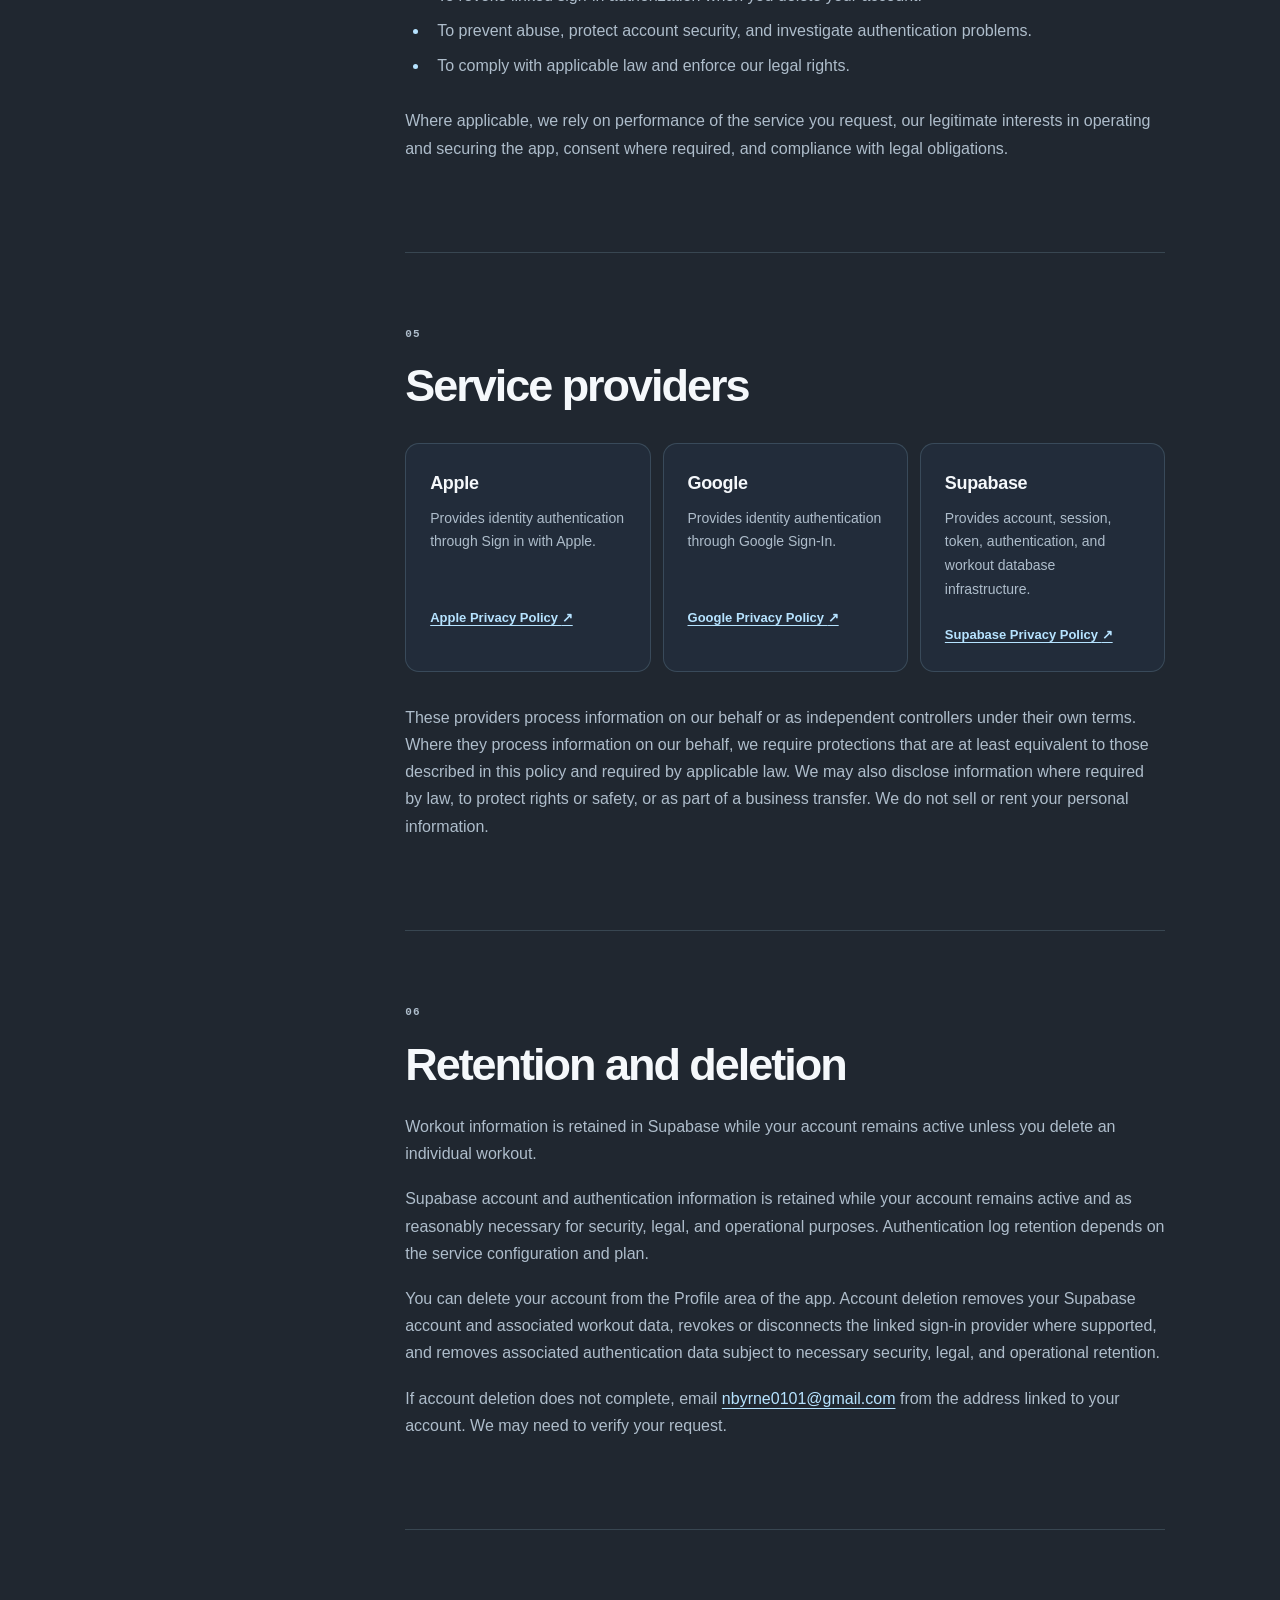
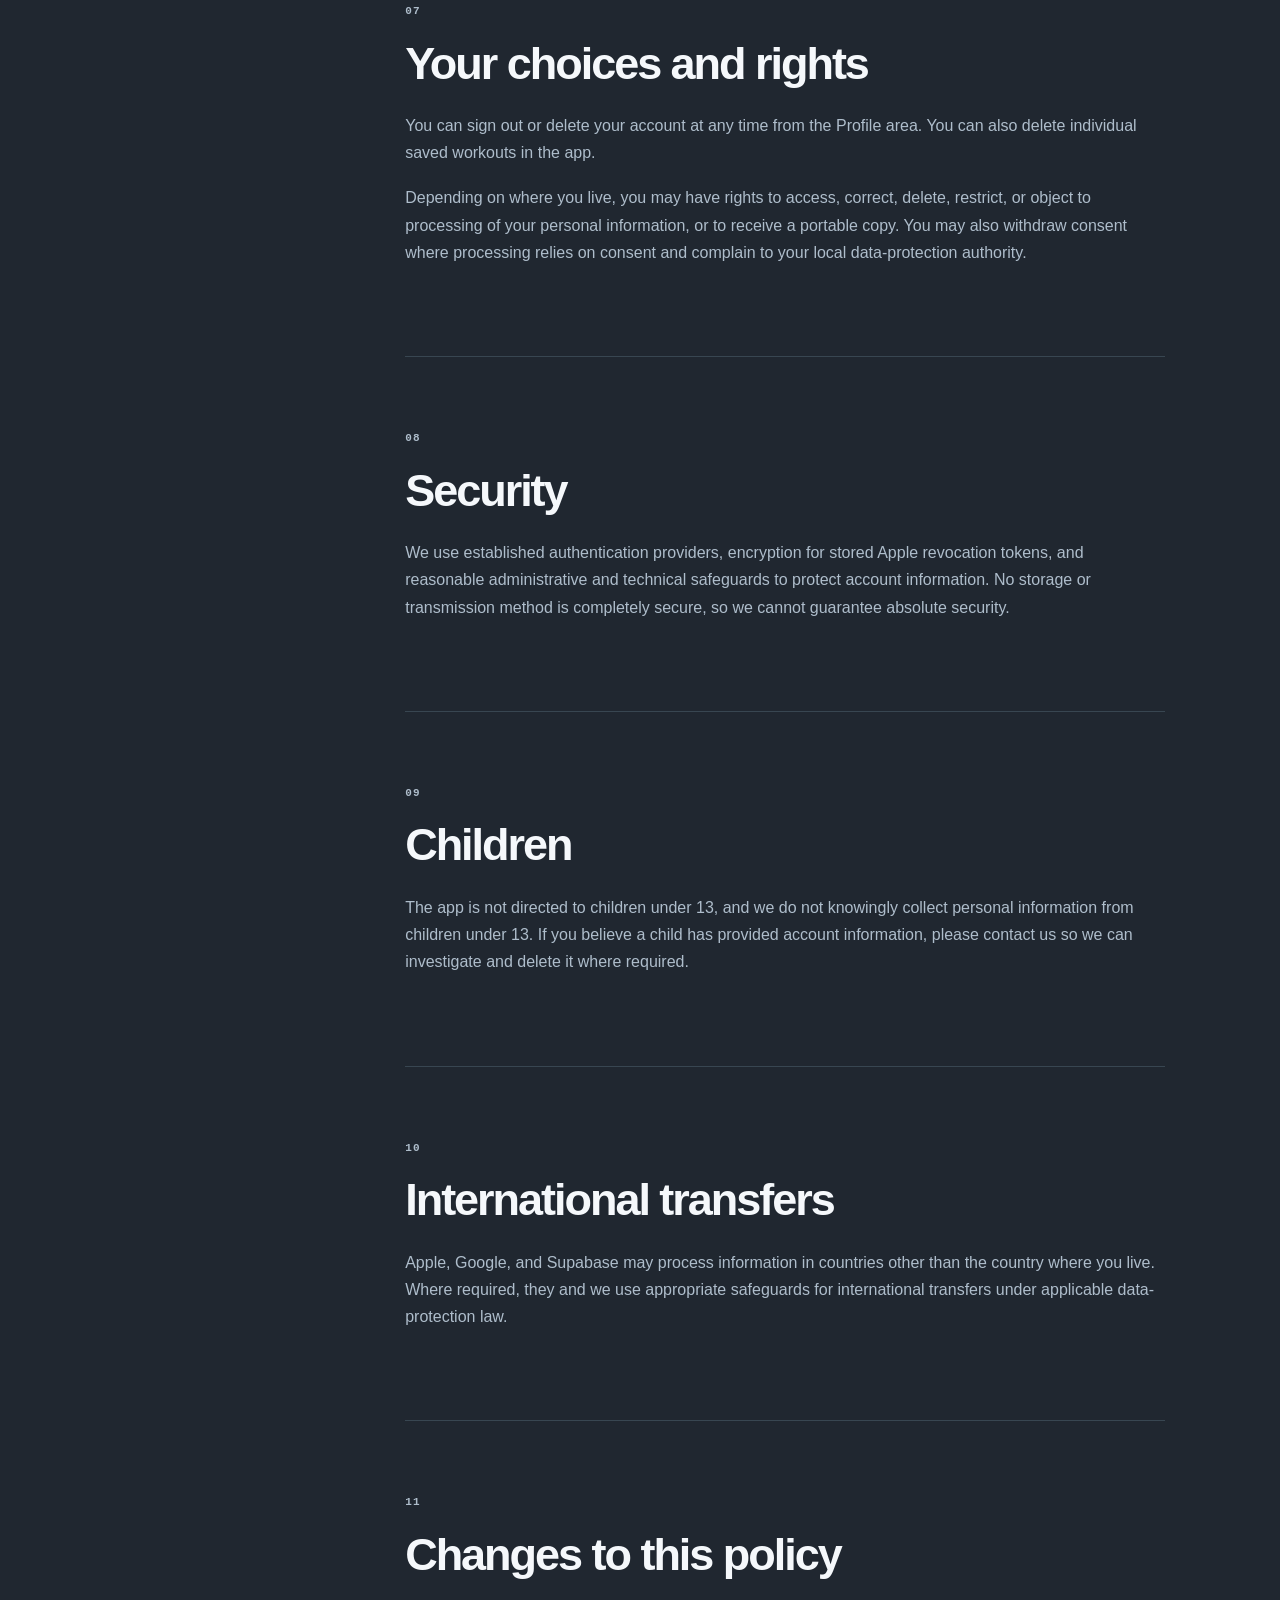
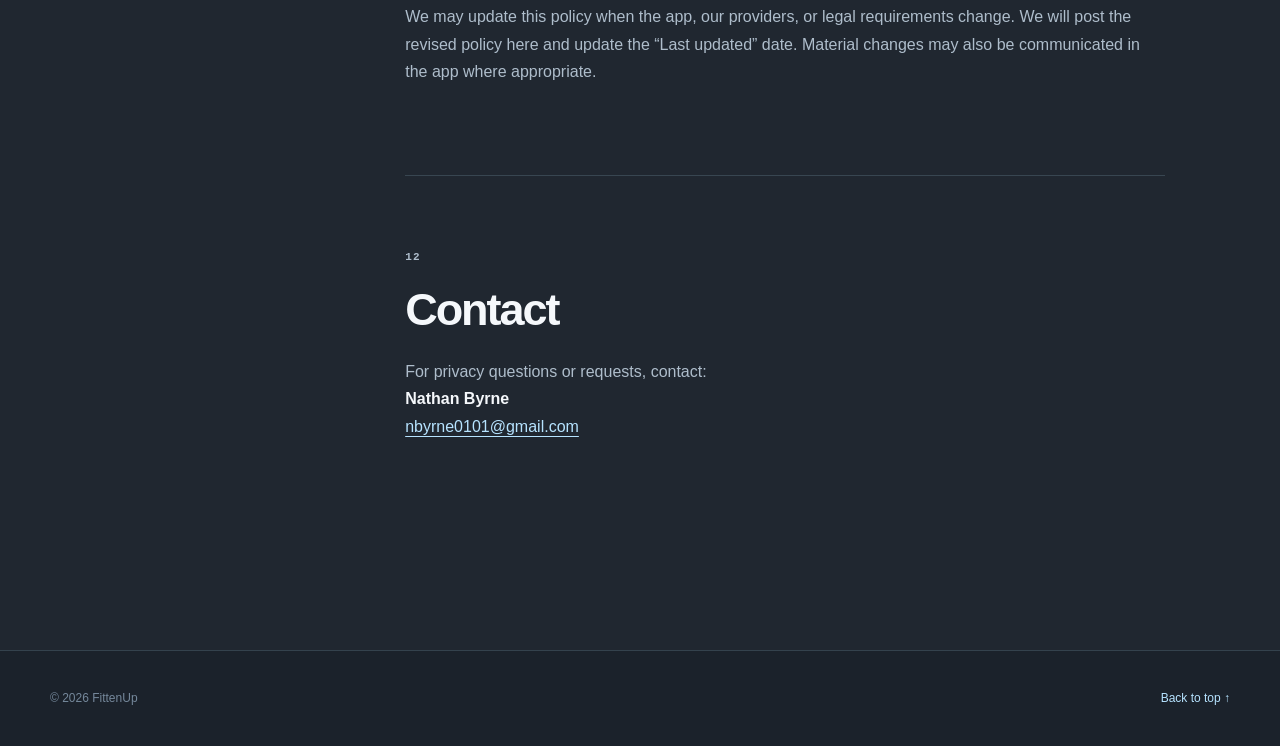
==== commit 713f1282: "Add privacy policy print option" ====
--- a/docs/index.html
+++ b/docs/index.html
@@ -15,6 +15,7 @@
     <link rel="icon" href="app-icon.png" />
     <link rel="apple-touch-icon" href="app-icon.png" />
     <link rel="stylesheet" href="styles.css" />
+    <script src="script.js" defer></script>
     <meta property="og:type" content="website" />
     <meta property="og:title" content="FittenUp Privacy Policy" />
     <meta
@@ -42,7 +43,17 @@
           <img src="app-icon.png" alt="" width="38" height="38" />
           <span>FittenUp</span>
         </a>
-        <a class="contact-link" href="mailto:nbyrne0101@gmail.com">Contact</a>
+        <div class="header-actions">
+          <button
+            class="print-action"
+            type="button"
+            data-print-policy
+            aria-label="Print or save this privacy policy as a PDF"
+          >
+            Print / PDF
+          </button>
+          <a class="contact-link" href="mailto:nbyrne0101@gmail.com">Contact</a>
+        </div>
       </header>
 
       <div id="top" class="page-shell">
--- a/docs/styles.css
+++ b/docs/styles.css
@@ -69,18 +69,49 @@
   border-radius: 10px;
 }
 
-.contact-link {
+.header-actions {
+  display: flex;
+  gap: 8px;
+  align-items: center;
+}
+
+.contact-link,
+.print-action {
+  display: inline-flex;
+  align-items: center;
+  min-height: 34px;
   padding: 7px 14px;
   border: 1px solid var(--line);
   border-radius: 999px;
+  font-family: inherit;
   font-size: 13px;
   font-weight: 650;
+  line-height: 1;
   text-decoration: none;
 }
 
-.contact-link:hover {
+.contact-link:hover,
+.print-action:hover {
   border-color: rgba(182, 227, 255, 0.42);
   background: rgba(182, 227, 255, 0.07);
+}
+
+.print-action {
+  border-color: transparent;
+  background: var(--accent);
+  color: #18232d;
+  cursor: pointer;
+}
+
+.print-action:hover {
+  border-color: transparent;
+  background: #d8f1ff;
+}
+
+.print-action:focus-visible,
+.contact-link:focus-visible {
+  outline: 2px solid var(--accent);
+  outline-offset: 3px;
 }
 
 .page-shell {
@@ -374,6 +405,12 @@
     padding: 0 18px;
   }
 
+  .contact-link,
+  .print-action {
+    padding-inline: 11px;
+    font-size: 12px;
+  }
+
   .brand img {
     width: 34px;
     height: 34px;
